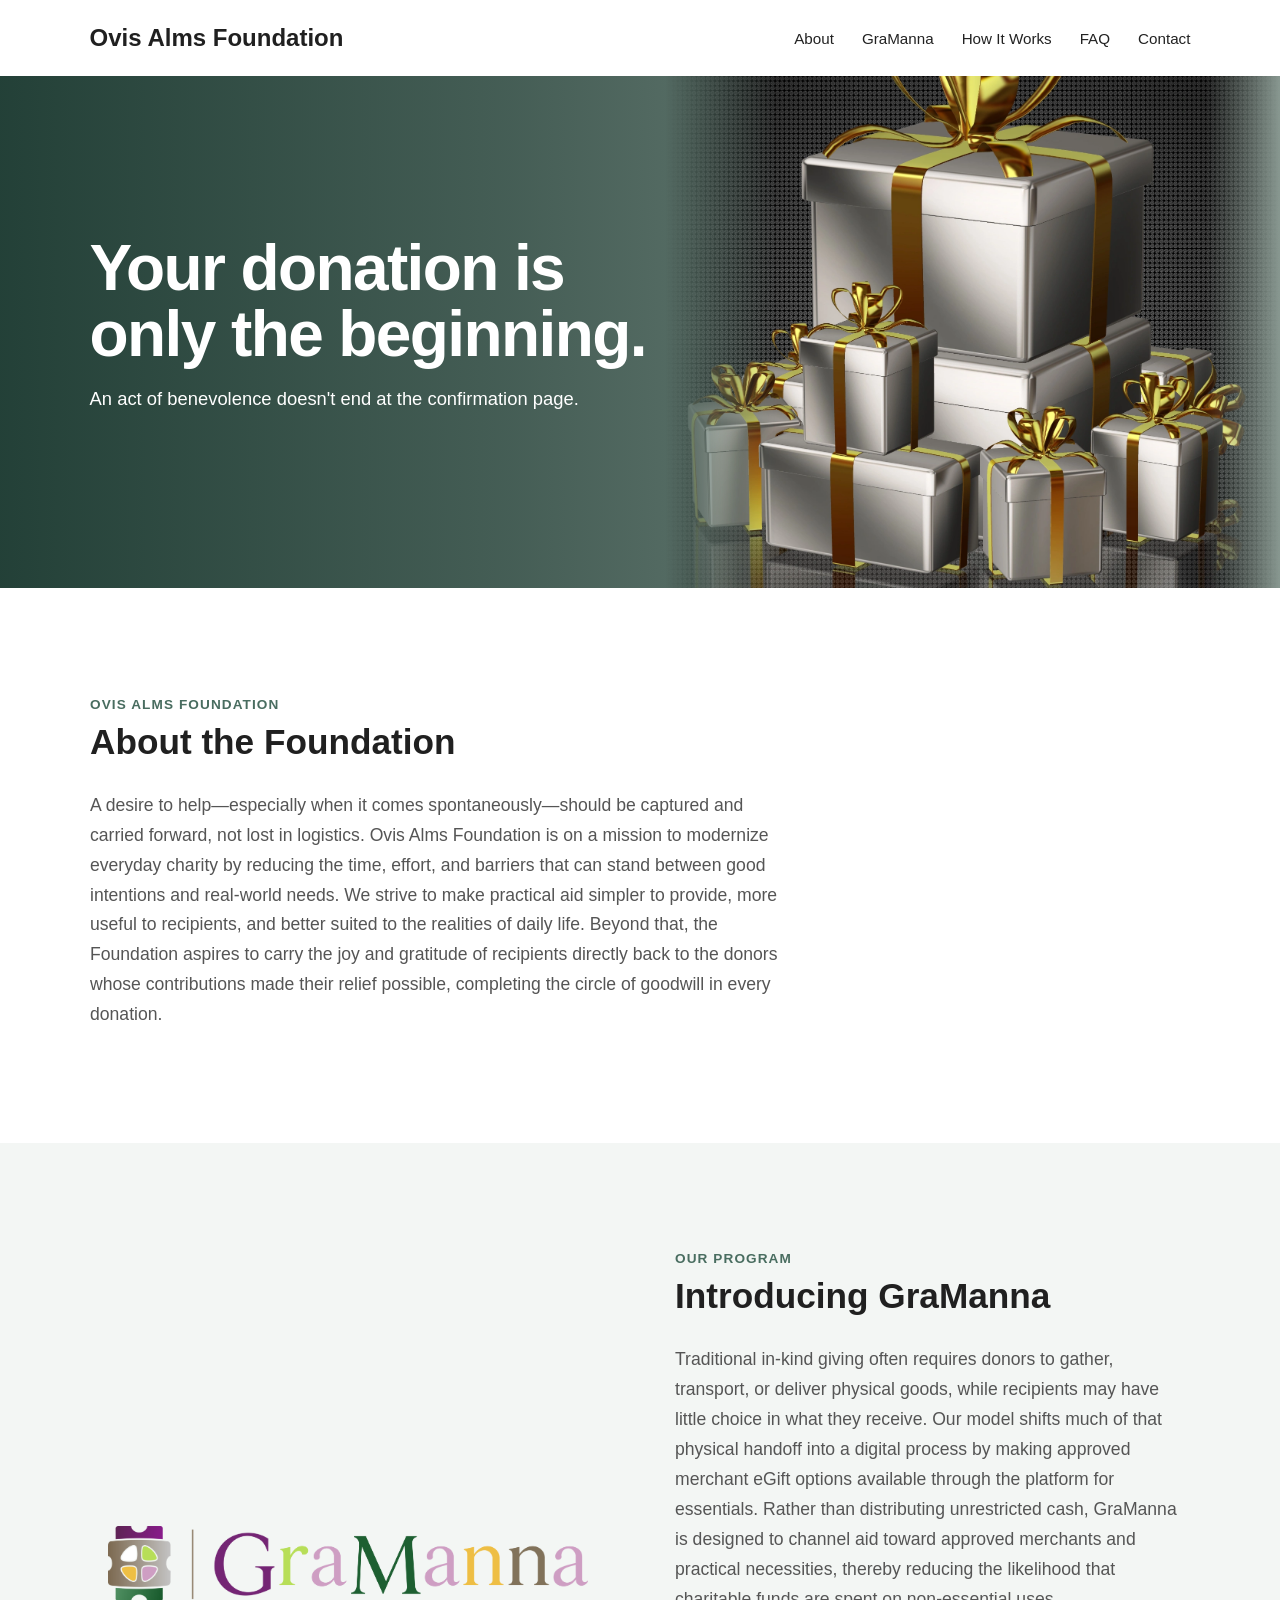
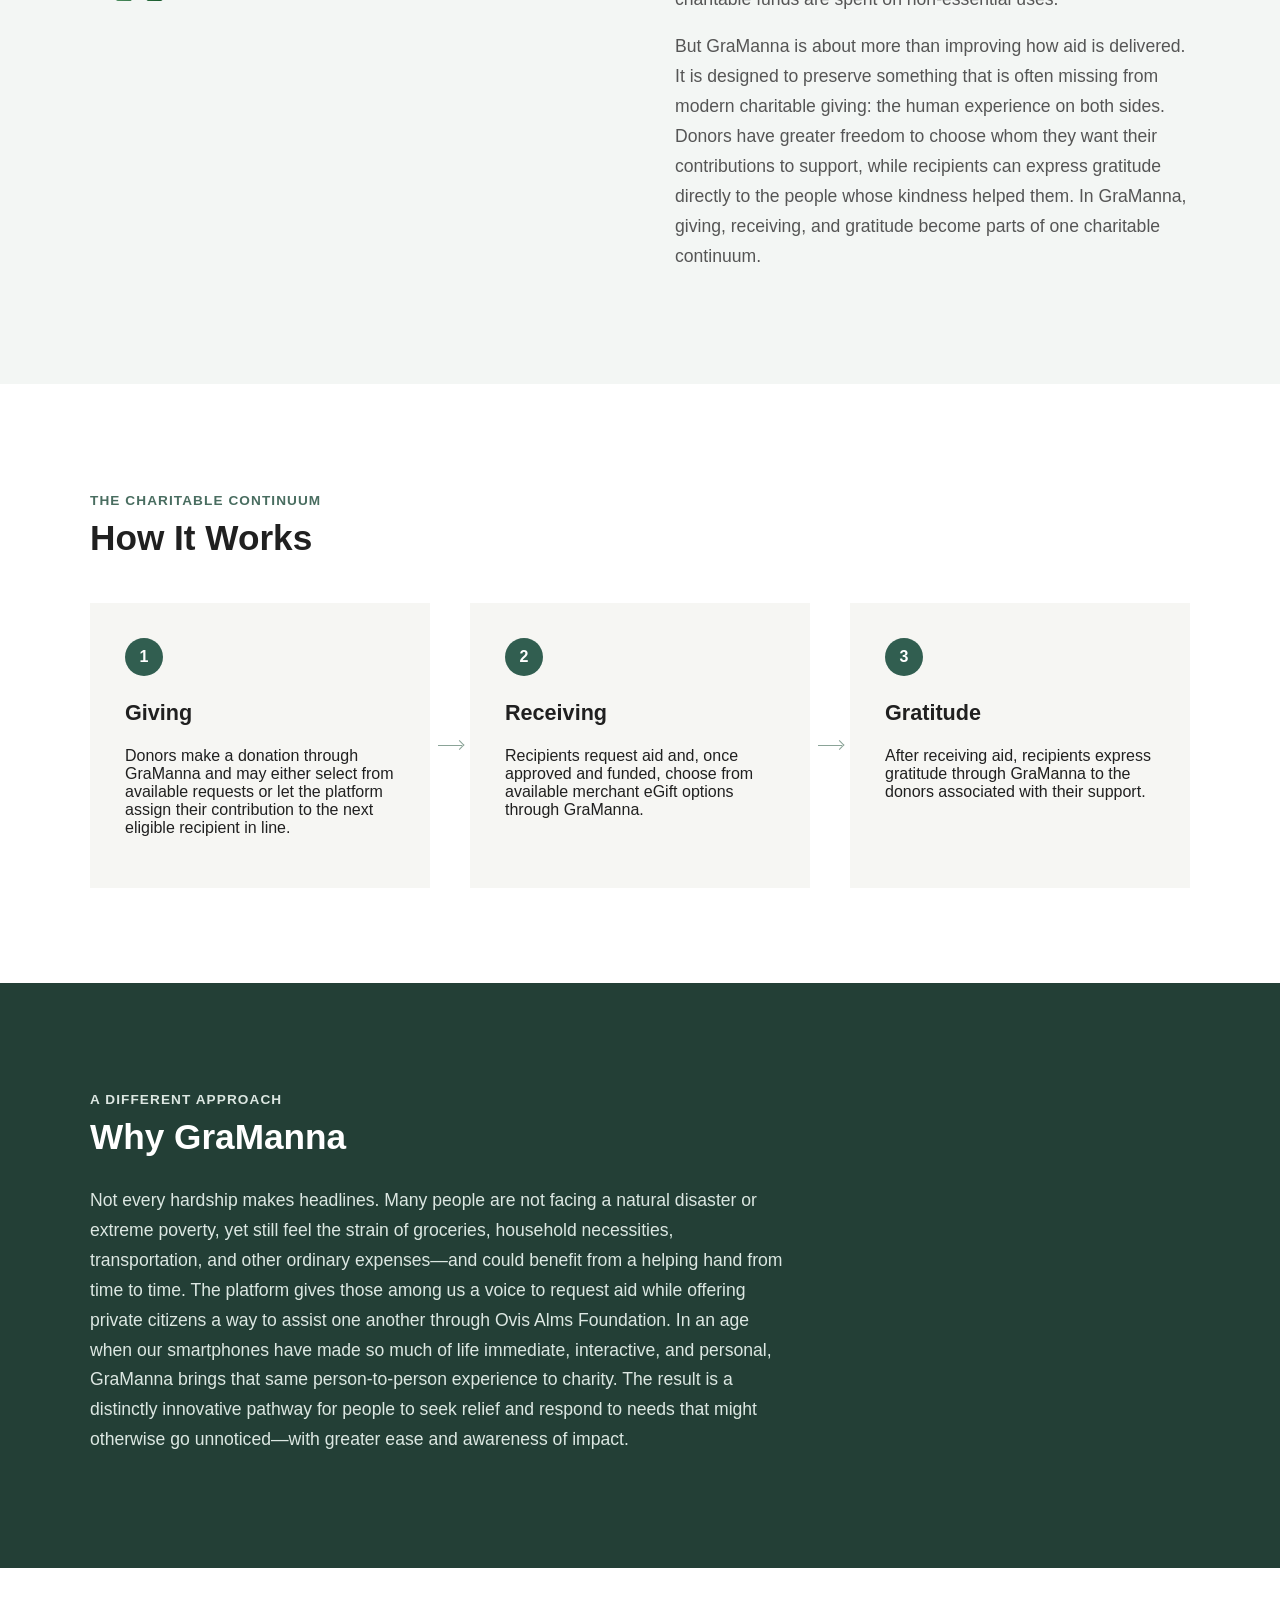
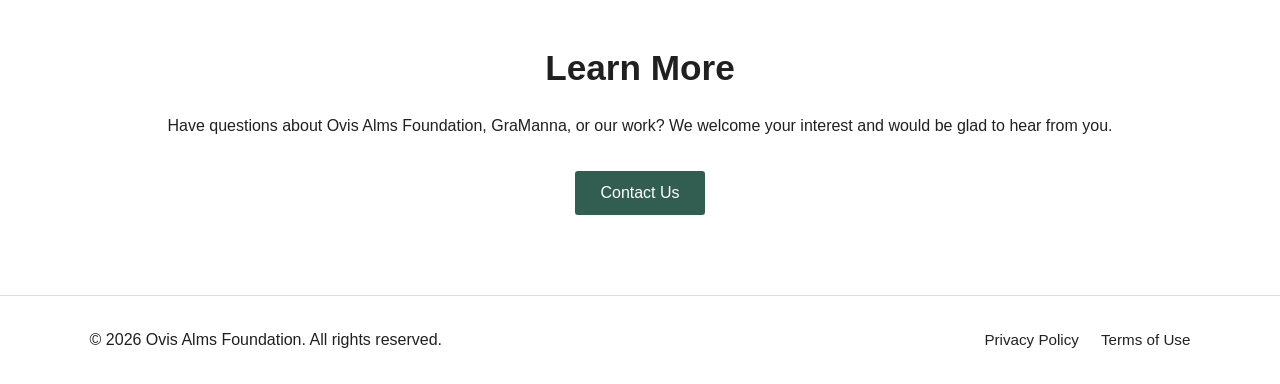
==== index.html @ a0b9e166 "Complete OAF website homepage first version" ====
<!DOCTYPE html>
<html lang="en">
<head>
  <meta charset="UTF-8">
  <meta name="viewport" content="width=device-width, initial-scale=1.0">
  <title>Ovis Alms Foundation</title>
  <link rel="stylesheet" href="styles.css">
</head>
<body>

  <header class="site-header">
    <div class="foundation-name">Ovis Alms Foundation</div>

    <nav>
      <a href="#">About</a>
      <a href="#">GraManna</a>
      <a href="#">How It Works</a>
      <a href="#">FAQ</a>
      <a href="#">Contact</a>
    </nav>
  </header>

  <main>

    <section class="hero">
      <div class="hero-overlay">
        <div class="hero-content">
          <h1>Your donation is <span class="hero-headline-ending">only the beginning.</span></h1>
          <p>An act of benevolence doesn't end at the confirmation page.</p>
        </div>
      </div>
      <div class="hero-image" aria-hidden="true">
        <img src="assets/images/hero-gifts.webp" alt="">
      </div>
    </section>

    <section class="content-section foundation-section">
      <div class="section-inner">
        <p class="eyebrow">Ovis Alms Foundation</p>
        <h2>About the Foundation</h2>
        <p class="placeholder-text">
          A desire to help—especially when it comes spontaneously—should be captured and carried forward, not lost in logistics. Ovis Alms Foundation is on a mission to modernize everyday charity by reducing the time, effort, and barriers that can stand between good intentions and real-world needs. We strive to make practical aid simpler to provide, more useful to recipients, and better suited to the realities of daily life. Beyond that, the Foundation aspires to carry the joy and gratitude of recipients directly back to the donors whose contributions made their relief possible, completing the circle of goodwill in every donation.
        </p>
      </div>
    </section>

    <section class="content-section gramanna-section">
      <div class="section-inner two-column">
        <div class="gramanna-logo">
          <img src="assets/images/gramanna-logo.png" alt="GraManna">
        </div>

        <div>
          <p class="eyebrow">Our Program</p>
          <h2>Introducing GraManna</h2>
          <p class="placeholder-text">
            Traditional in-kind giving often requires donors to gather, transport, or deliver physical goods, while recipients may have little choice in what they receive. Our model shifts much of that physical handoff into a digital process by making approved merchant eGift options available through the platform for essentials. Rather than distributing unrestricted cash, GraManna is designed to channel aid toward approved merchants and practical necessities, thereby reducing the likelihood that charitable funds are spent on non-essential uses.
          </p>
          <p class="placeholder-text">
            But GraManna is about more than improving how aid is delivered. It is designed to preserve something that is often missing from modern charitable giving: the human experience on both sides. Donors have greater freedom to choose whom they want their contributions to support, while recipients can express gratitude directly to the people whose kindness helped them. In GraManna, giving, receiving, and gratitude become parts of one charitable continuum.
          </p>
        </div>
      </div>
    </section>

    <section class="content-section">
      <div class="section-inner">
        <p class="eyebrow">THE CHARITABLE CONTINUUM</p>
        <h2>How It Works</h2>

        <div class="steps">
          <div class="step">
            <span>1</span>
            <h3>Giving</h3>
            <p>Donors make a donation through GraManna and may either select from available requests or let the platform assign their contribution to the next eligible recipient in line.</p>
          </div>

          <div class="step">
            <span>2</span>
            <h3>Receiving</h3>
            <p>Recipients request aid and, once approved and funded, choose from available merchant eGift options through GraManna.</p>
          </div>

          <div class="step">
            <span>3</span>
            <h3>Gratitude</h3>
            <p>After receiving aid, recipients express gratitude through GraManna to the donors associated with their support.</p>
          </div>
        </div>
      </div>
    </section>

    <section class="content-section difference-section">
      <div class="section-inner">
        <p class="eyebrow">A Different Approach</p>
        <h2>Why GraManna</h2>
        <p class="placeholder-text">
          Not every hardship makes headlines. Many people are not facing a natural disaster or extreme poverty, yet still feel the strain of groceries, household necessities, transportation, and other ordinary expenses—and could benefit from a helping hand from time to time.

The platform gives those among us a voice to request aid while offering private citizens a way to assist one another through Ovis Alms Foundation. In an age when our smartphones have made so much of life immediate, interactive, and personal, GraManna brings that same person-to-person experience to charity. The result is a distinctly innovative pathway for people to seek relief and respond to needs that might otherwise go unnoticed—with greater ease and awareness of impact.
        </p>
      </div>
    </section>

    <section class="contact-strip">
      <h2>Learn More</h2>
      <p>Have questions about Ovis Alms Foundation, GraManna, or our work? We welcome your interest and would be glad to hear from you.</p>
      <a href="#" class="button">Contact Us</a>
    </section>

  </main>

  <footer>
    <div>&copy; 2026 Ovis Alms Foundation. All rights reserved.</div>
    <div class="footer-links">
      <a href="#">Privacy Policy</a>
      <a href="#">Terms of Use</a>
    </div>
  </footer>

</body>
</html>
---- styles.css ----
* {
  box-sizing: border-box;
}

body {
  margin: 0;
  font-family: Arial, Helvetica, sans-serif;
  color: #202020;
  background: #ffffff;
}

.site-header {
  position: sticky;
  top: 0;
  z-index: 100;
  height: 76px;
  padding: 0 7%;
  display: flex;
  align-items: center;
  justify-content: space-between;
  background: white;
}

.foundation-name {
  font-size: 1.5rem;
  font-weight: 700;
}

nav {
  display: flex;
  gap: 28px;
}

nav a,
.footer-links a {
  color: #222;
  text-decoration: none;
  font-size: 0.95rem;
}

.site-header nav a {
  padding: 6px;
  margin: -6px;
  border-radius: 8px;
  transition: background-color 160ms ease;
}

.site-header nav a:hover,
.site-header nav a:focus-visible {
  background-color: #edf1ee;
  text-decoration: none;
}

.site-header nav a:focus-visible {
  outline: 2px solid #496d60;
  outline-offset: 2px;
}

.footer-links a:hover {
  text-decoration: underline;
}

.hero {
  position: relative;
  min-height: clamp(28rem, 40vw, 40rem);
  overflow: hidden;
  background:
    linear-gradient(
      90deg,
      rgba(22, 53, 44, 0.9) 0%,
      rgba(22, 53, 44, 0.65) 40%,
      rgba(22, 53, 44, 0.15) 100%
    ),
    #9daaa3;
  display: flex;
  align-items: center;
}

.hero-overlay {
  width: 58%;
  padding: clamp(3rem, 6vw, 5rem) 7%;
  position: relative;
  z-index: 2;
}

.hero-image {
  position: absolute;
  inset: 0 0 0 auto;
  width: 48%;
  /* Reveal the existing hero background at both side edges. */
  -webkit-mask-image: linear-gradient(to right, transparent, black 18%, black 88%, transparent);
  mask-image: linear-gradient(to right, transparent, black 18%, black 88%, transparent);
}

.hero-image img {
  position: absolute;
  inset: 0;
  display: block;
  width: 100%;
  height: 100%;
  object-fit: cover;
  object-position: center;
}

.hero-content {
  max-width: 650px;
  color: white;
}

.hero h1 {
  margin: 0 0 20px;
  font-size: clamp(2.3rem, 5vw, 4.5rem);
  letter-spacing: -0.025em;
  line-height: 1.03;
}

@media (min-width: 601px) {
  .hero-headline-ending {
    white-space: nowrap;
  }
}

.hero p {
  font-size: 1.15rem;
}

.image-label {
  position: absolute;
  right: 7%;
  bottom: 25px;
  color: rgba(255, 255, 255, 0.8);
  font-size: 0.8rem;
  letter-spacing: 0.12em;
}

.content-section {
  padding: 95px 7%;
}

.section-inner {
  max-width: 1100px;
  margin: 0 auto;
}

.eyebrow {
  margin-bottom: 10px;
  color: #496d60;
  font-size: 0.85rem;
  font-weight: 700;
  text-transform: uppercase;
  letter-spacing: 0.08em;
}

h2 {
  margin-top: 0;
  font-size: 2.2rem;
}

.placeholder-text {
  max-width: 700px;
  font-size: 1.1rem;
  line-height: 1.7;
  color: #555;
}

.gramanna-section {
  background: #f3f6f4;
}

.two-column {
  display: grid;
  grid-template-columns: 1fr 1fr;
  gap: 70px;
  align-items: center;
}

.gramanna-logo {
  min-height: 300px;
  display: flex;
  align-items: center;
  justify-content: center;
}

.gramanna-logo img {
  display: block;
  width: 100%;
  max-width: 480px;
  height: auto;
}

.steps {
  display: grid;
  grid-template-columns: repeat(3, minmax(0, 1fr));
  gap: 40px;
  margin-top: 45px;
}

.step {
  position: relative;
  padding: 35px;
  background: #f6f6f3;
  min-height: 210px;
}

/* Draw a quiet arrow in the gap after each of the first two cards. */
.step:not(:last-child)::before,
.step:not(:last-child)::after {
  content: "";
  position: absolute;
  top: 50%;
  color: #8aa397;
  pointer-events: none;
}

.step:not(:last-child)::before {
  left: calc(100% + 8px);
  width: 24px;
  border-top: 1px solid currentColor;
}

.step:not(:last-child)::after {
  left: calc(100% + 26px);
  width: 6px;
  height: 6px;
  border-top: 1px solid currentColor;
  border-right: 1px solid currentColor;
  transform: translateY(-50%) rotate(45deg);
}

.step span {
  display: inline-flex;
  width: 38px;
  height: 38px;
  align-items: center;
  justify-content: center;
  border-radius: 50%;
  background: #315e50;
  color: white;
  font-weight: bold;
}

.step h3 {
  font-size: 1.35rem;
  margin-top: 24px;
}

.difference-section {
  background: #233f36;
  color: white;
}

.difference-section .eyebrow,
.difference-section .placeholder-text {
  color: #dce7e2;
}

.contact-strip {
  padding: 80px 7%;
  text-align: center;
}

.button {
  display: inline-block;
  margin-top: 20px;
  padding: 13px 25px;
  background: #315e50;
  color: white;
  text-decoration: none;
  border-radius: 3px;
  transition: background-color 160ms ease, transform 160ms ease, box-shadow 160ms ease;
}

.button:hover {
  background-color: #285244;
  transform: translateY(-2px);
  box-shadow: 0 4px 10px rgba(35, 63, 54, 0.18);
}

.button:active {
  background-color: #244b3e;
  transform: translateY(0);
  box-shadow: 0 1px 3px rgba(35, 63, 54, 0.14);
}

.button:focus-visible {
  outline: 2px solid #496d60;
  outline-offset: 3px;
}

@media (prefers-reduced-motion: reduce) {
  .button {
    transition: none;
  }
}

footer {
  padding: 35px 7%;
  border-top: 1px solid #ddd;
  display: flex;
  justify-content: space-between;
  gap: 25px;
}

.footer-links {
  display: flex;
  gap: 22px;
}

@media (max-width: 900px) {
  .site-header {
    height: auto;
    padding-top: 20px;
    padding-bottom: 20px;
    flex-direction: column;
    align-items: flex-start;
    gap: 18px;
  }

  nav {
    gap: 14px;
    flex-wrap: wrap;
  }

  .hero {
    min-height: 0;
    flex-direction: column;
  }

  .hero-overlay {
    width: 100%;
    padding: clamp(2.5rem, 7vw, 4rem) 7% 2rem;
  }

  .hero-image {
    position: relative;
    inset: auto;
    width: 100%;
    aspect-ratio: 1 / 1;
    -webkit-mask-image: linear-gradient(to bottom, transparent, black 18%, black 88%, transparent);
    mask-image: linear-gradient(to bottom, transparent, black 18%, black 88%, transparent);
  }
}

@media (max-width: 750px) {
  .two-column,
  .steps {
    grid-template-columns: 1fr;
  }

  .step:not(:last-child)::before {
    top: calc(100% + 8px);
    left: 50%;
    width: 0;
    height: 24px;
    border-top: 0;
    border-left: 1px solid currentColor;
  }

  .step:not(:last-child)::after {
    top: calc(100% + 26px);
    left: 50%;
    transform: translateX(-50%) rotate(135deg);
  }

  footer {
    flex-direction: column;
  }

  .footer-links {
    flex-wrap: wrap;
  }
}
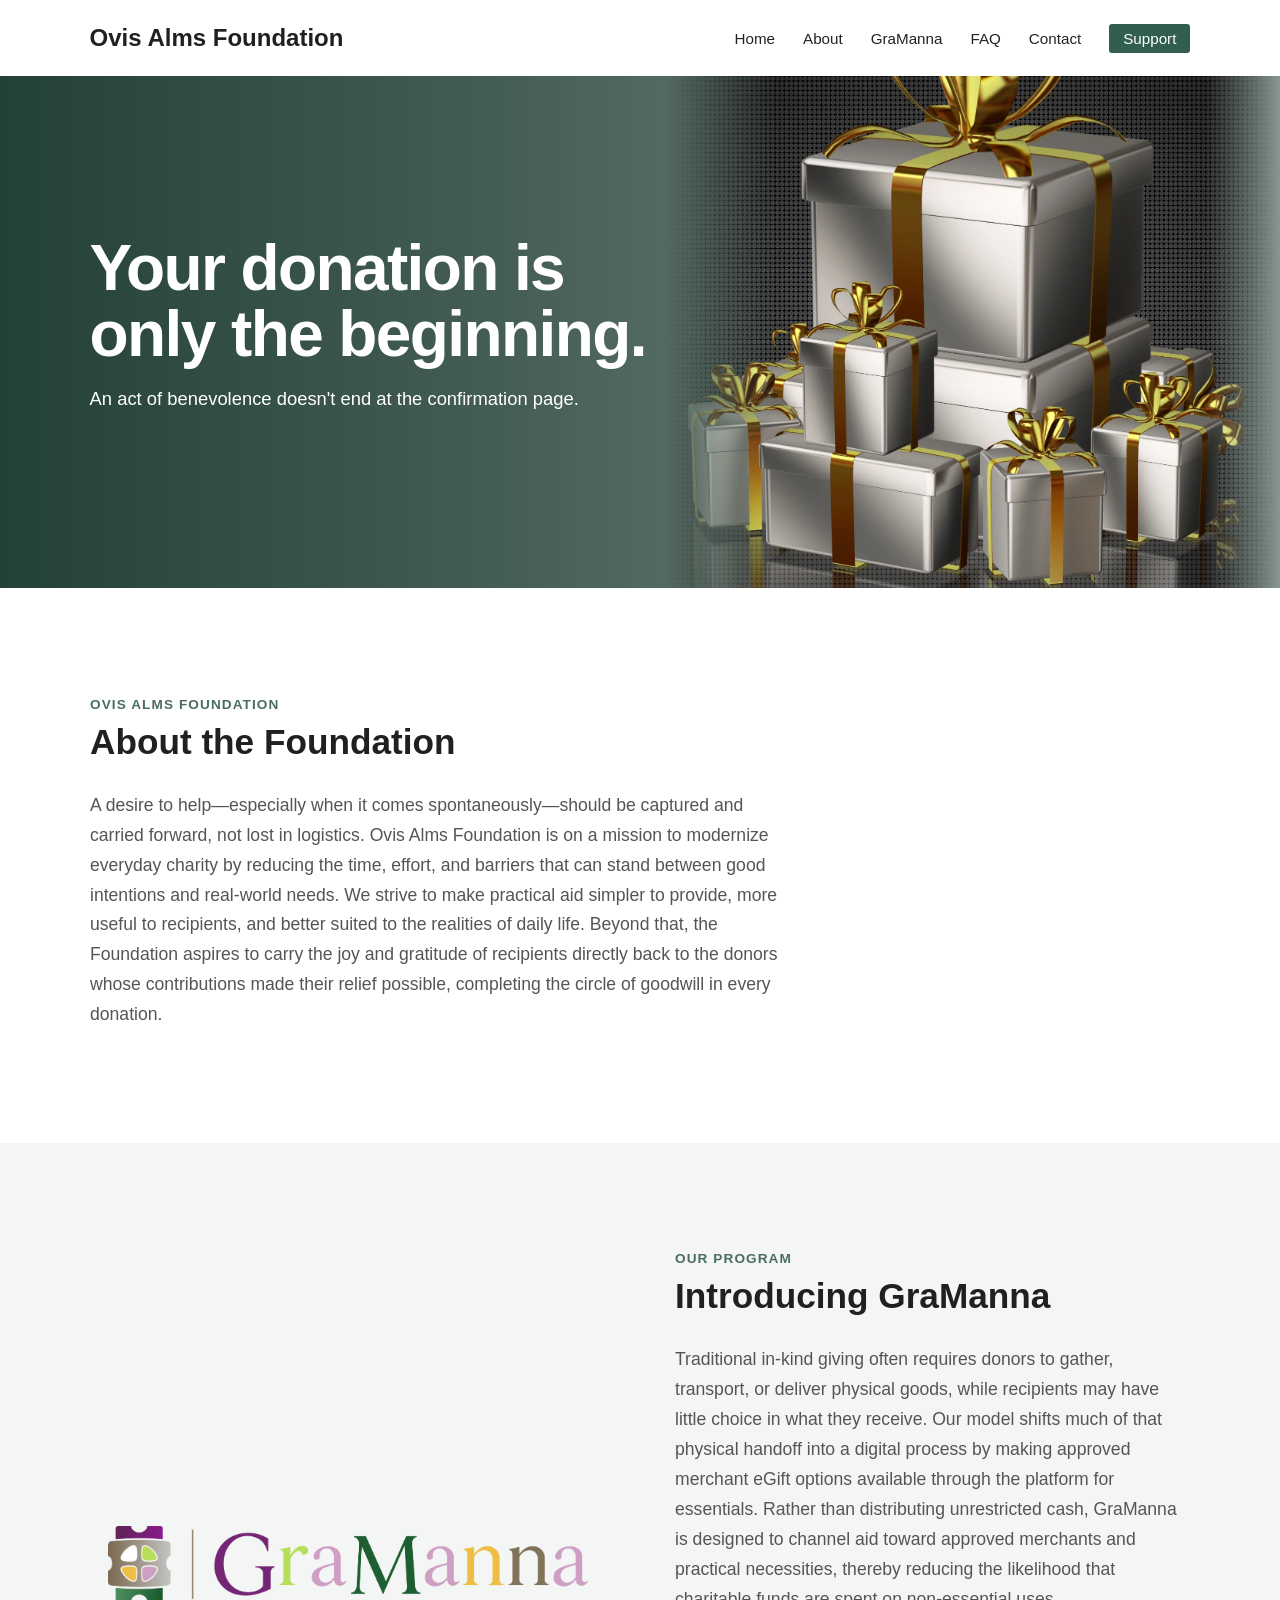
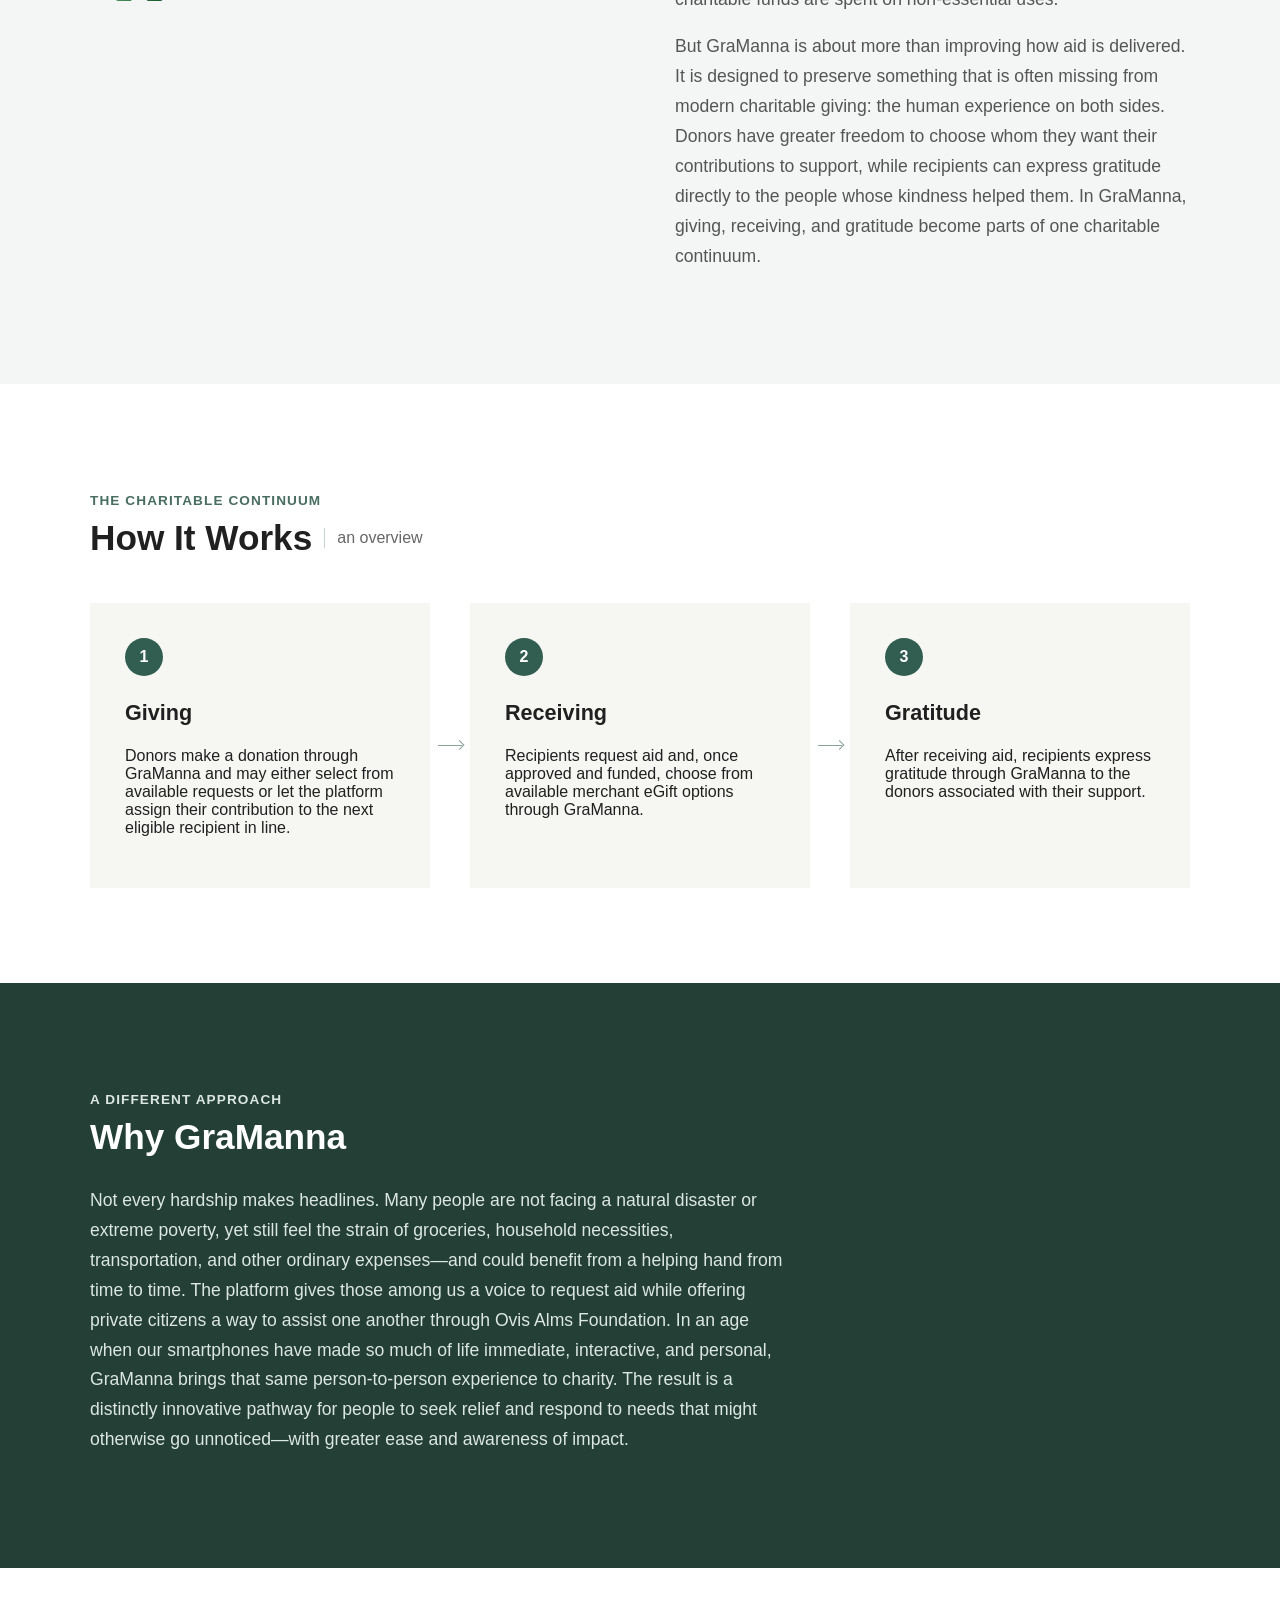
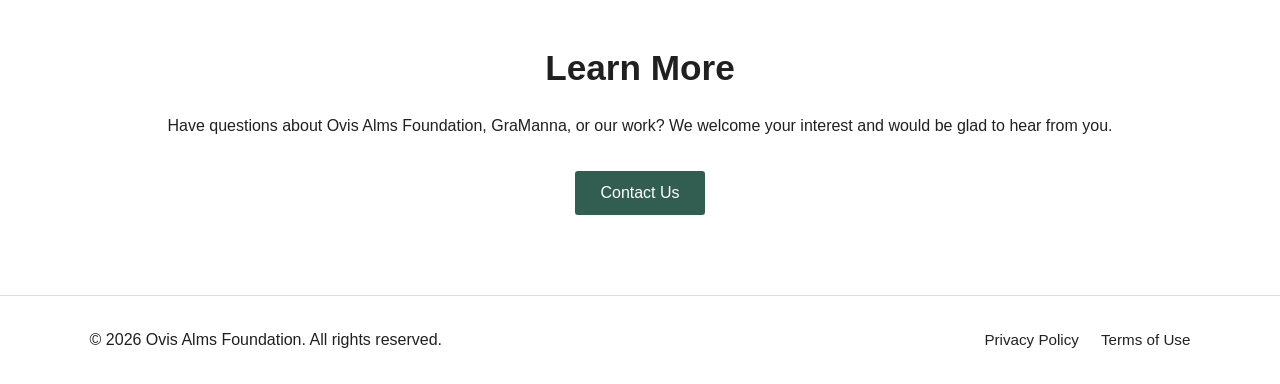
==== commit b2f0069b: "OAF Website: integrate notifications, contact, migration foundations and shared services" ====
--- a/index.html
+++ b/index.html
@@ -12,11 +12,12 @@
     <div class="foundation-name">Ovis Alms Foundation</div>
 
     <nav>
-      <a href="#">About</a>
-      <a href="#">GraManna</a>
-      <a href="#">How It Works</a>
-      <a href="#">FAQ</a>
-      <a href="#">Contact</a>
+      <a href="index.html" aria-current="page">Home</a>
+      <a href="about.html">About</a>
+      <a href="gramanna.html">GraManna</a>
+      <a href="faq.html">FAQ</a>
+      <a href="contact.html">Contact</a>
+      <a class="nav-support" href="support.html">Support</a>
     </nav>
   </header>
 
@@ -66,7 +67,13 @@
     <section class="content-section">
       <div class="section-inner">
         <p class="eyebrow">THE CHARITABLE CONTINUUM</p>
-        <h2>How It Works</h2>
+        <h2 class="how-it-works-heading">
+          <span>How It Works</span>
+          <span class="how-it-works-overview">
+            <span class="how-it-works-divider" aria-hidden="true"></span>
+            an overview
+          </span>
+        </h2>
 
         <div class="steps">
           <div class="step">
@@ -105,7 +112,7 @@
     <section class="contact-strip">
       <h2>Learn More</h2>
       <p>Have questions about Ovis Alms Foundation, GraManna, or our work? We welcome your interest and would be glad to hear from you.</p>
-      <a href="#" class="button">Contact Us</a>
+      <a href="contact.html" class="button">Contact Us</a>
     </section>
 
   </main>
--- a/styles.css
+++ b/styles.css
@@ -28,6 +28,7 @@
 
 nav {
   display: flex;
+  align-items: center;
   gap: 28px;
 }
 
@@ -54,6 +55,19 @@
 .site-header nav a:focus-visible {
   outline: 2px solid #496d60;
   outline-offset: 2px;
+}
+
+.site-header nav .nav-support {
+  padding: 6px 14px;
+  margin: -6px 0;
+  background: #315e50;
+  color: #fff;
+  border-radius: 3px;
+}
+
+.site-header nav .nav-support:hover,
+.site-header nav .nav-support:focus-visible {
+  background-color: #285244;
 }
 
 .footer-links a:hover {
@@ -188,6 +202,27 @@
   height: auto;
 }
 
+.how-it-works-heading {
+  display: flex;
+  flex-wrap: wrap;
+  align-items: center;
+  gap: 0.5rem 0.75rem;
+}
+
+.how-it-works-overview {
+  display: inline-flex;
+  align-items: center;
+  gap: 0.75rem;
+  color: #666;
+  font-size: 1rem;
+  font-weight: 400;
+}
+
+.how-it-works-divider {
+  height: 1.25em;
+  border-left: 1px solid #c4d2c9;
+}
+
 .steps {
   display: grid;
   grid-template-columns: repeat(3, minmax(0, 1fr));
@@ -306,6 +341,522 @@
   gap: 22px;
 }
 
+/* Informational pages: readable columns using the shared layout and palette. */
+.faq-page,
+.support-page,
+.contact-page {
+  min-height: 100vh;
+  min-height: 100dvh;
+  display: flex;
+  flex-direction: column;
+}
+
+.faq-page footer,
+.support-page footer,
+.contact-page footer {
+  margin-top: auto;
+}
+
+.faq-page .section-inner,
+.support-page .section-inner,
+.contact-page .section-inner {
+  max-width: 800px;
+}
+
+.faq-intro,
+.support-intro,
+.contact-intro {
+  background: #edf1ee;
+}
+
+.faq-intro h1,
+.support-intro h1,
+.contact-intro h1 {
+  margin: 0;
+  color: #233f36;
+  font-size: clamp(2.3rem, 5vw, 4.5rem);
+  letter-spacing: -0.025em;
+  line-height: 1.08;
+}
+
+.faq-item + .faq-item {
+  margin-top: 40px;
+  padding-top: 40px;
+  border-top: 1px solid #dce5df;
+}
+
+.faq-item h2 {
+  margin: 0 0 20px;
+  color: #233f36;
+  font-size: clamp(1.35rem, 2.4vw, 1.65rem);
+  line-height: 1.4;
+}
+
+.faq-item p,
+.support-content p {
+  margin: 0 0 16px;
+  color: #555;
+  font-size: 1.1rem;
+  line-height: 1.7;
+}
+
+.faq-item > p:last-child,
+.support-content > p:last-child {
+  margin-bottom: 0;
+}
+
+.support-donation .button {
+  margin-top: 0;
+}
+
+.faq-item a:not(.button) {
+  color: #315e50;
+  text-underline-offset: 3px;
+}
+
+.faq-page a:focus-visible,
+.support-page a:focus-visible {
+  outline: 2px solid #496d60;
+  outline-offset: 3px;
+}
+
+#notification-form {
+  scroll-margin-top: 150px;
+}
+
+@media (max-width: 750px) {
+  .faq-page .content-section,
+  .support-page .content-section,
+  .contact-page .content-section {
+    padding-top: 60px;
+    padding-bottom: 60px;
+  }
+}
+
+/* About page: build on the shared sections, typography, and components. */
+.foundation-home {
+  color: inherit;
+  text-decoration: none;
+}
+
+.foundation-home:focus-visible {
+  outline: 2px solid #496d60;
+  outline-offset: 4px;
+  border-radius: 3px;
+}
+
+.about-intro {
+  background: #edf1ee;
+}
+
+.about-intro h1 {
+  max-width: 800px;
+  margin: 0 0 20px;
+  color: #233f36;
+  font-size: clamp(2.3rem, 5vw, 4.5rem);
+  letter-spacing: -0.025em;
+  line-height: 1.08;
+}
+
+.about-section-layout {
+  grid-template-columns: 1fr 1.4fr;
+  align-items: start;
+}
+
+.about-section-layout h2 {
+  margin-bottom: 0;
+}
+
+.about-story {
+  background: #f6f6f3;
+}
+
+/* GraManna: shared section rhythm with access and future availability previews. */
+.gramanna-page {
+  --program-ink: #233f36;
+  --program-muted: #555;
+  --program-surface: #f3f6f4;
+  --program-border: #dce5df;
+}
+
+.gramanna-page h1 {
+  margin: 0 0 16px;
+  color: var(--program-ink);
+  font-size: clamp(3rem, 6vw, 5rem);
+  letter-spacing: -0.025em;
+  line-height: 1.08;
+}
+
+.gramanna-page h2 {
+  line-height: 1.15;
+  text-wrap: balance;
+}
+
+.gramanna-page h3 {
+  margin: 0 0 14px;
+  font-size: 1.35rem;
+  line-height: 1.3;
+}
+
+.gramanna-page .eyebrow {
+  margin-top: 0;
+  line-height: 1.6;
+}
+
+.gramanna-page .placeholder-text {
+  margin-bottom: 0;
+}
+
+.gramanna-intro,
+.gramanna-notifications {
+  background: var(--program-surface);
+}
+
+.gramanna-intro-layout {
+  grid-template-columns: 1.15fr 1fr;
+  gap: 50px;
+}
+
+.gramanna-lead {
+  margin: 0;
+  color: var(--program-ink);
+  font-size: clamp(1.3rem, 2.4vw, 1.65rem);
+  line-height: 1.4;
+}
+
+.gramanna-brand-panel {
+  padding: 45px 30px 30px;
+  border: 1px solid var(--program-border);
+  border-radius: 10px;
+  background: white;
+  text-align: center;
+  box-shadow: 0 18px 40px rgba(35, 63, 54, 0.06);
+}
+
+.gramanna-brand-panel .gramanna-logo {
+  min-height: 110px;
+}
+
+.gramanna-continuum {
+  width: fit-content;
+  min-width: 0;
+  max-width: 100%;
+  margin: 12px auto 0;
+  padding: 6px 16px 10px;
+  border: 1px solid #c4d2c9;
+}
+
+.gramanna-brand-panel .eyebrow {
+  margin: 0 auto;
+  padding: 0 8px;
+  letter-spacing: 0.03em;
+  font-weight: 400;
+}
+
+.gramanna-brand-panel p:not(.eyebrow) {
+  margin: 0;
+  color: #496d60;
+  font-size: 0.9rem;
+  line-height: 1.6;
+}
+
+.gramanna-brand-panel p span {
+  padding: 0 7px;
+}
+
+.gramanna-detail-layout {
+  grid-template-columns: 1fr 1.1fr;
+  align-items: start;
+  gap: 60px;
+}
+
+.interface-card {
+  min-width: 0;
+  padding: 32px;
+  border: 1px solid var(--program-border, #dce5df);
+  border-radius: 8px;
+  background: white;
+}
+
+.interface-card p,
+.pilot-state-card p {
+  color: var(--program-muted, #555);
+  line-height: 1.65;
+}
+
+.interface-card > p:last-child {
+  margin-bottom: 0;
+}
+
+.availability-badge {
+  display: inline-block;
+  padding: 7px 12px;
+  border-radius: 30px;
+  background: #edf1ee;
+  color: #315e50;
+  font-size: 0.8rem;
+  font-weight: 700;
+  line-height: 1.4;
+}
+
+.development-update {
+  border-left: 4px solid #496d60;
+  background: #f6f6f3;
+}
+
+.development-update h3 {
+  margin-top: 22px;
+}
+
+.interface-note,
+.interface-card .interface-note {
+  color: var(--program-muted, #555);
+  font-size: 0.85rem;
+  font-weight: 400;
+  line-height: 1.6;
+}
+
+.gramanna-access {
+  background: #edf1ee;
+  scroll-margin-top: 150px;
+}
+
+.gramanna-access-grid {
+  display: grid;
+  grid-template-columns: 1.25fr 1fr 1fr;
+  gap: 22px;
+  margin-top: 38px;
+}
+
+.gramanna-access-grid .interface-card {
+  display: flex;
+  flex-direction: column;
+  align-items: flex-start;
+}
+
+.access-icon {
+  width: 48px;
+  height: 48px;
+  margin-bottom: 24px;
+  color: #496d60;
+}
+
+.gramanna-access-grid h3 {
+  margin-top: 24px;
+  margin-bottom: 0;
+}
+
+.gramanna-access-grid .button {
+  width: 100%;
+  margin-top: auto;
+}
+
+.gramanna-access-grid .interface-note {
+  margin-top: 16px;
+}
+
+.gramanna-page .web-access-card {
+  border-color: var(--program-ink);
+  background: var(--program-ink);
+  color: white;
+}
+
+.web-access-card .access-icon,
+.web-access-card p,
+.web-access-card .interface-note {
+  color: #dce7e2;
+}
+
+.web-access-card .availability-badge {
+  background: #36564a;
+  color: #e8f0eb;
+}
+
+/* Native disabled buttons keep the same shape without hover or press effects. */
+button.button {
+  border: 0;
+  font: inherit;
+  line-height: 1.4;
+  text-align: center;
+}
+
+.button:disabled {
+  background: #edf1ee;
+  color: #59645e;
+  cursor: not-allowed;
+  transform: none;
+  box-shadow: none;
+}
+
+.web-access-card .button:disabled {
+  background: #dce7e2;
+  color: #233f36;
+}
+
+.pilot-state-list {
+  display: grid;
+  grid-template-columns: repeat(3, minmax(0, 1fr));
+  gap: 8px;
+  margin: 20px 0 0;
+  padding: 0;
+  list-style: none;
+}
+
+.pilot-state-card {
+  display: flex;
+  align-items: center;
+  justify-content: center;
+  min-width: 0;
+  height: 44px;
+  padding: 2px 6px;
+  border: 1px dashed #8aa397;
+  border-radius: 8px;
+  background: var(--program-surface);
+}
+
+.gramanna-page .pilot-state-card h3 {
+  margin: 0;
+  color: var(--program-ink);
+  font-size: 1rem;
+  line-height: 1.15;
+  text-align: center;
+  overflow-wrap: anywhere;
+}
+
+.pilot-state-card p {
+  margin: 0;
+}
+
+.state-request {
+  background: #f6f6f3;
+}
+
+.field-label {
+  display: block;
+  margin: 22px 0 9px;
+  font-size: 0.95rem;
+  font-weight: 700;
+}
+
+.form-control {
+  display: block;
+  width: 100%;
+  min-width: 0;
+  min-height: 48px;
+  padding: 12px;
+  border: 1px solid #8aa397;
+  border-radius: 4px;
+  background: white;
+  color: #202020;
+  font: inherit;
+}
+
+.form-control:disabled {
+  border-color: #cbd4ce;
+  background: #f3f6f4;
+  color: #59645e;
+  opacity: 1;
+  cursor: not-allowed;
+}
+
+.form-control::placeholder {
+  color: #666;
+  opacity: 1;
+}
+
+.form-control:focus-visible,
+.preference-option input:focus-visible {
+  outline: 2px solid #496d60;
+  outline-offset: 3px;
+}
+
+.notification-preferences {
+  min-width: 0;
+  margin: 26px 0 0;
+  padding: 0;
+  border: 0;
+}
+
+.notification-preferences legend {
+  margin-bottom: 12px;
+  padding: 0;
+  font-size: 0.95rem;
+  font-weight: 700;
+  line-height: 1.6;
+}
+
+.preference-option {
+  display: flex;
+  align-items: flex-start;
+  gap: 12px;
+  min-height: 44px;
+  padding: 10px 0;
+  font-size: 0.95rem;
+  line-height: 1.5;
+  cursor: pointer;
+}
+
+.preference-option input {
+  flex: 0 0 auto;
+  width: 18px;
+  height: 18px;
+  margin: 2px 0 0;
+  accent-color: #315e50;
+}
+
+.gramanna-expansion .section-inner {
+  max-width: 800px;
+}
+
+@media (max-width: 1000px) {
+  .gramanna-access-grid {
+    grid-template-columns: repeat(2, minmax(0, 1fr));
+  }
+
+  .web-access-card {
+    grid-column: 1 / -1;
+  }
+
+  .gramanna-intro-layout,
+  .gramanna-detail-layout {
+    gap: 32px;
+  }
+}
+
+@media (max-width: 750px) {
+  .gramanna-page .content-section {
+    padding-top: 60px;
+    padding-bottom: 60px;
+  }
+
+  .gramanna-page h2 {
+    font-size: clamp(1.8rem, 5vw, 2.2rem);
+  }
+
+  .gramanna-intro-layout,
+  .gramanna-detail-layout {
+    grid-template-columns: minmax(0, 1fr);
+  }
+
+  .gramanna-brand-panel {
+    padding: 32px 24px;
+  }
+
+  .interface-card {
+    padding: 26px;
+  }
+}
+
+@media (max-width: 550px) {
+  .pilot-state-list {
+    grid-template-columns: repeat(2, minmax(0, 1fr));
+  }
+
+  .gramanna-access-grid {
+    grid-template-columns: minmax(0, 1fr);
+  }
+}
+
 @media (max-width: 900px) {
   .site-header {
     height: auto;
@@ -342,6 +893,19 @@
 }
 
 @media (max-width: 750px) {
+  .about-page .content-section {
+    padding-top: 60px;
+    padding-bottom: 60px;
+  }
+
+  .about-page .two-column {
+    gap: 24px;
+  }
+
+  .about-page h2 {
+    font-size: clamp(1.8rem, 5vw, 2.2rem);
+  }
+
   .two-column,
   .steps {
     grid-template-columns: 1fr;
@@ -370,3 +934,22 @@
     flex-wrap: wrap;
   }
 }
+
+/* Contact uses the shared form controls and informational-page layout. */
+.contact-page textarea {
+  resize: vertical;
+}
+
+.contact-feedback {
+  overflow-wrap: anywhere;
+  scroll-margin-top: 180px;
+}
+
+.contact-feedback:focus-visible {
+  outline: 2px solid #496d60;
+  outline-offset: 3px;
+}
+
+.contact-feedback[role="alert"] {
+  color: #873d32;
+}
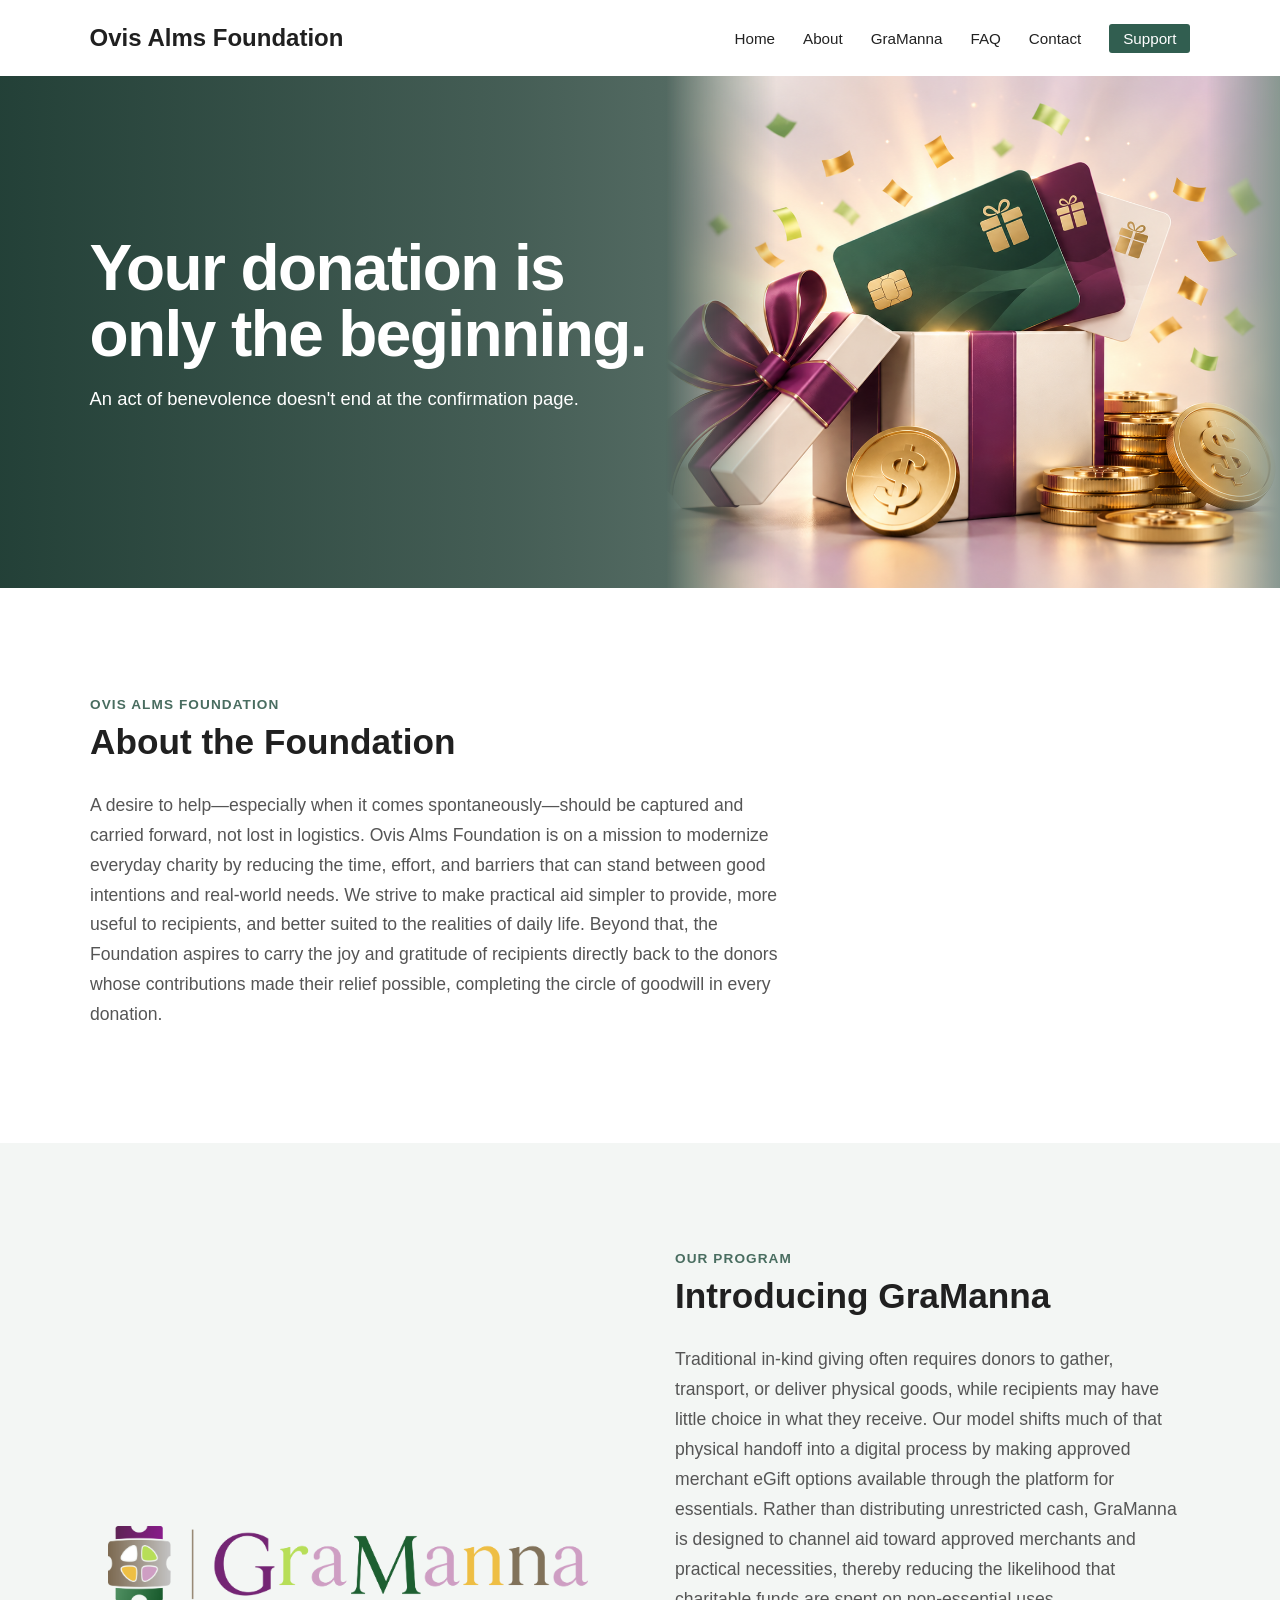
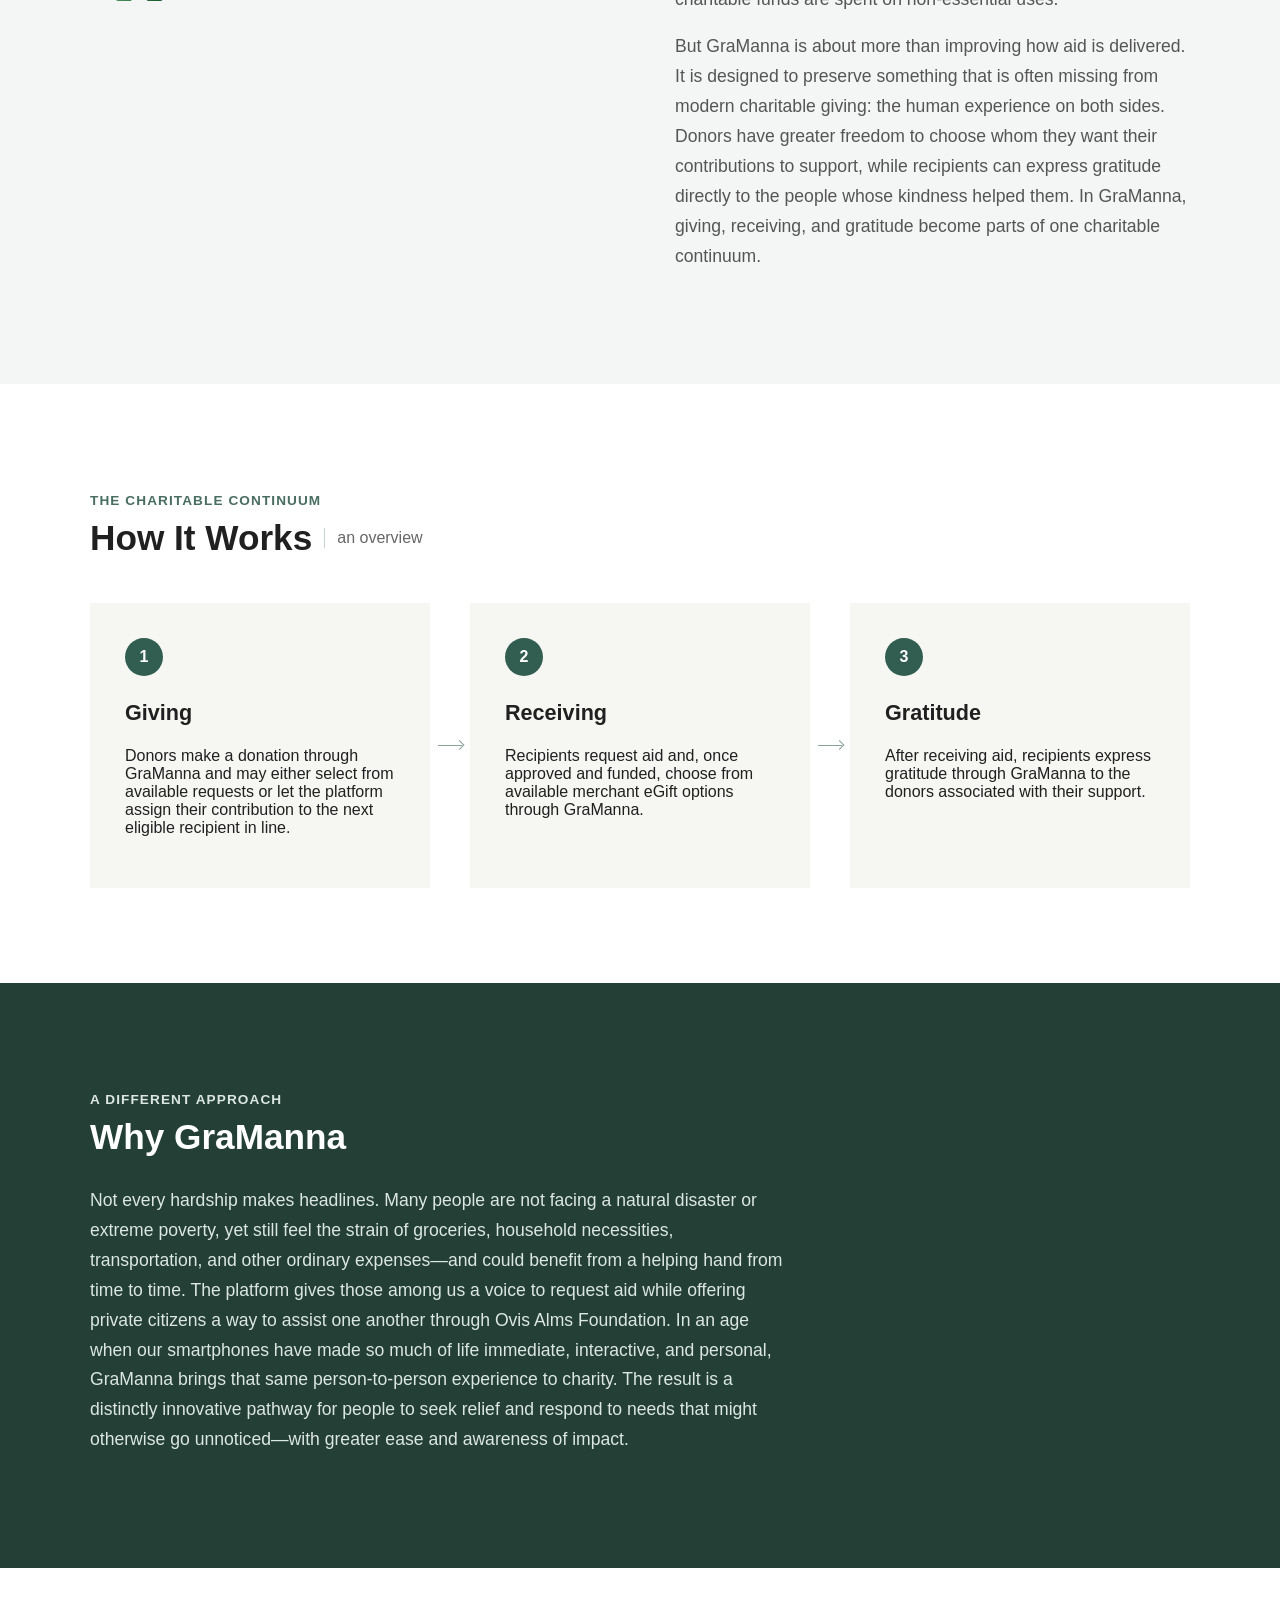
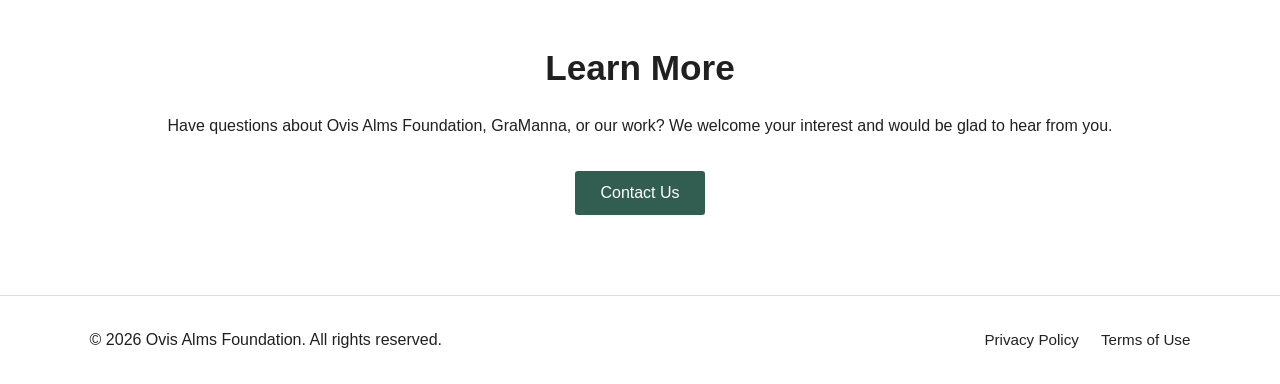
==== commit 5a8bc425: "Complete OAF Website legal pages and homepage banner" ====
--- a/index.html
+++ b/index.html
@@ -31,7 +31,7 @@
         </div>
       </div>
       <div class="hero-image" aria-hidden="true">
-        <img src="assets/images/hero-gifts.webp" alt="">
+        <img src="assets/oaf-homepage-hero-gift-cards.png" alt="">
       </div>
     </section>
 
@@ -120,8 +120,8 @@
   <footer>
     <div>&copy; 2026 Ovis Alms Foundation. All rights reserved.</div>
     <div class="footer-links">
-      <a href="#">Privacy Policy</a>
-      <a href="#">Terms of Use</a>
+      <a href="privacy-policy.html">Privacy Policy</a>
+      <a href="terms-of-use.html">Terms of Use</a>
     </div>
   </footer>
 
--- a/styles.css
+++ b/styles.css
@@ -1,5 +1,67 @@
 * {
   box-sizing: border-box;
+}
+
+/* Dedicated email verification uses the shared card, navigation and buttons. */
+.email-confirmation-page {
+  min-height: 100vh;
+  min-height: 100dvh;
+  display: flex;
+  flex-direction: column;
+  background: #f6f6f3;
+}
+
+.email-confirmation-main {
+  flex: 1;
+  display: grid;
+  place-items: center;
+  padding: clamp(32px, 7vw, 80px) 7%;
+}
+
+.email-confirmation-page .email-confirmation-card {
+  width: 100%;
+  max-width: 560px;
+  padding: clamp(26px, 5vw, 48px);
+  text-align: center;
+}
+
+.email-confirmation-card h1 {
+  margin: 20px 0;
+  font-size: clamp(1.8rem, 4vw, 2.3rem);
+  line-height: 1.2;
+}
+
+.email-confirmation-card .button {
+  min-width: min(100%, 220px);
+  max-width: 100%;
+}
+
+.email-confirmation-card [hidden] {
+  display: none;
+}
+
+.email-confirmation-check {
+  width: 64px;
+  height: 64px;
+  margin-top: 16px;
+  color: #315e50;
+}
+
+.email-confirmation-card a {
+  color: #315e50;
+}
+
+.email-confirmation-card :focus-visible {
+  outline: 2px solid #496d60;
+  outline-offset: 4px;
+}
+
+.email-confirmation-page footer {
+  background: white;
+}
+
+.notification-management-page .email-confirmation-card {
+  text-align: left;
 }
 
 body {
@@ -72,6 +134,11 @@
 
 .footer-links a:hover {
   text-decoration: underline;
+}
+
+.footer-links a:focus-visible {
+  outline: 2px solid #496d60;
+  outline-offset: 3px;
 }
 
 .hero {
@@ -344,7 +411,8 @@
 /* Informational pages: readable columns using the shared layout and palette. */
 .faq-page,
 .support-page,
-.contact-page {
+.contact-page,
+.legal-page {
   min-height: 100vh;
   min-height: 100dvh;
   display: flex;
@@ -353,25 +421,29 @@
 
 .faq-page footer,
 .support-page footer,
-.contact-page footer {
+.contact-page footer,
+.legal-page footer {
   margin-top: auto;
 }
 
 .faq-page .section-inner,
 .support-page .section-inner,
-.contact-page .section-inner {
+.contact-page .section-inner,
+.legal-page .section-inner {
   max-width: 800px;
 }
 
 .faq-intro,
 .support-intro,
-.contact-intro {
+.contact-intro,
+.legal-intro {
   background: #edf1ee;
 }
 
 .faq-intro h1,
 .support-intro h1,
-.contact-intro h1 {
+.contact-intro h1,
+.legal-intro h1 {
   margin: 0;
   color: #233f36;
   font-size: clamp(2.3rem, 5vw, 4.5rem);
@@ -385,7 +457,8 @@
   border-top: 1px solid #dce5df;
 }
 
-.faq-item h2 {
+.faq-item h2,
+.legal-content h2 {
   margin: 0 0 20px;
   color: #233f36;
   font-size: clamp(1.35rem, 2.4vw, 1.65rem);
@@ -393,7 +466,9 @@
 }
 
 .faq-item p,
-.support-content p {
+.support-content p,
+.legal-page article p,
+.legal-content li {
   margin: 0 0 16px;
   color: #555;
   font-size: 1.1rem;
@@ -415,7 +490,8 @@
 }
 
 .faq-page a:focus-visible,
-.support-page a:focus-visible {
+.support-page a:focus-visible,
+.legal-page a:focus-visible {
   outline: 2px solid #496d60;
   outline-offset: 3px;
 }
@@ -427,10 +503,59 @@
 @media (max-width: 750px) {
   .faq-page .content-section,
   .support-page .content-section,
-  .contact-page .content-section {
+  .contact-page .content-section,
+  .legal-page .content-section {
     padding-top: 60px;
     padding-bottom: 60px;
   }
+}
+
+/* Legal documents reuse the informational-page layout and readable type. */
+.legal-intro h1 {
+  margin-bottom: 20px;
+}
+
+.legal-page article {
+  overflow-wrap: anywhere;
+}
+
+.legal-content section + section {
+  margin-top: 40px;
+  padding-top: 40px;
+  border-top: 1px solid #dce5df;
+}
+
+.legal-content h3 {
+  margin: 28px 0 16px;
+  color: #233f36;
+  font-size: 1.2rem;
+  line-height: 1.4;
+}
+
+.legal-content ul {
+  margin: 0 0 16px;
+  padding-left: 1.5rem;
+}
+
+.legal-intro p:last-child,
+.legal-content section > p:last-child {
+  margin-bottom: 0;
+}
+
+.legal-page main {
+  scroll-margin-top: 180px;
+}
+
+.legal-skip-link {
+  position: fixed;
+  top: -100px;
+  left: 7%;
+  z-index: 101;
+  margin: 0;
+}
+
+.legal-skip-link:focus {
+  top: 12px;
 }
 
 /* About page: build on the shared sections, typography, and components. */
@@ -614,6 +739,76 @@
   font-size: 0.85rem;
   font-weight: 400;
   line-height: 1.6;
+}
+
+
+/* Reusable persistent action feedback. data-status selects success, error,
+   information (default), or processing. Icons are decorative background masks;
+   the existing live region announces only the original message text. */
+.action-message:not(:empty) {
+  position: relative;
+  margin: 20px 0;
+  padding: 16px 16px 16px 48px;
+  border: 1px solid #666;
+  border-radius: 8px;
+  background: #f6f6f3;
+  color: #202020;
+  font-size: 1rem;
+  font-weight: 700;
+  line-height: 1.6;
+  text-align: left;
+  overflow-wrap: anywhere;
+}
+
+.action-message:empty {
+  margin: 0;
+  border-width: 0;
+}
+
+.action-message:not(:empty)::before {
+  content: "";
+  position: absolute;
+  top: 18px;
+  left: 16px;
+  width: 20px;
+  height: 20px;
+  background: currentColor;
+  mask: url("data:image/svg+xml,%3Csvg xmlns='http://www.w3.org/2000/svg' viewBox='0 0 24 24'%3E%3Cg fill='none' stroke='black' stroke-width='2' stroke-linecap='round'%3E%3Ccircle cx='12' cy='12' r='10'/%3E%3Cpath d='M12 11v6m0-10v1'/%3E%3C/g%3E%3C/svg%3E") center / contain no-repeat;
+}
+
+.action-message[data-status="success"] {
+  border-color: #496d60;
+  background: #edf1ee;
+  color: #233f36;
+}
+
+.action-message[data-status="success"]::before {
+  mask-image: url("data:image/svg+xml,%3Csvg xmlns='http://www.w3.org/2000/svg' viewBox='0 0 24 24'%3E%3Cg fill='none' stroke='black' stroke-width='2' stroke-linecap='round' stroke-linejoin='round'%3E%3Ccircle cx='12' cy='12' r='10'/%3E%3Cpath d='m7 12 3 3 7-7'/%3E%3C/g%3E%3C/svg%3E");
+}
+
+.action-message[data-status="error"] {
+  border-color: #873d32;
+  background: #fbefed;
+  color: #873d32;
+}
+
+.action-message[data-status="error"]::before {
+  mask-image: url("data:image/svg+xml,%3Csvg xmlns='http://www.w3.org/2000/svg' viewBox='0 0 24 24'%3E%3Cg fill='none' stroke='black' stroke-width='2' stroke-linecap='round' stroke-linejoin='round'%3E%3Cpath d='M12 3 2 21h20L12 3zM12 9v5m0 3v1'/%3E%3C/g%3E%3C/svg%3E");
+}
+
+.action-message[data-status="processing"] {
+  border-style: dashed;
+}
+
+.action-message[data-status="processing"]::before {
+  mask-image: url("data:image/svg+xml,%3Csvg xmlns='http://www.w3.org/2000/svg' viewBox='0 0 24 24'%3E%3Cg fill='none' stroke='black' stroke-width='2' stroke-linecap='round' stroke-linejoin='round'%3E%3Cpath d='M6 2h12M6 22h12M7 2v5l10 10v5M17 2v5L7 17v5'/%3E%3C/g%3E%3C/svg%3E");
+}
+
+@media (forced-colors: active) {
+  .action-message:not(:empty)::before {
+    background: CanvasText;
+    forced-color-adjust: none;
+  }
 }
 
 .gramanna-access {
@@ -785,6 +980,19 @@
   line-height: 1.6;
 }
 
+.notification-consent {
+  margin-top: 24px;
+  padding-top: 20px;
+  border-top: 1px solid var(--program-border, #dce5df);
+}
+
+.notification-consent .notification-consent-title {
+  margin: 0 0 4px;
+  font-size: 0.95rem;
+  font-weight: 700;
+  line-height: 1.6;
+}
+
 .preference-option {
   display: flex;
   align-items: flex-start;
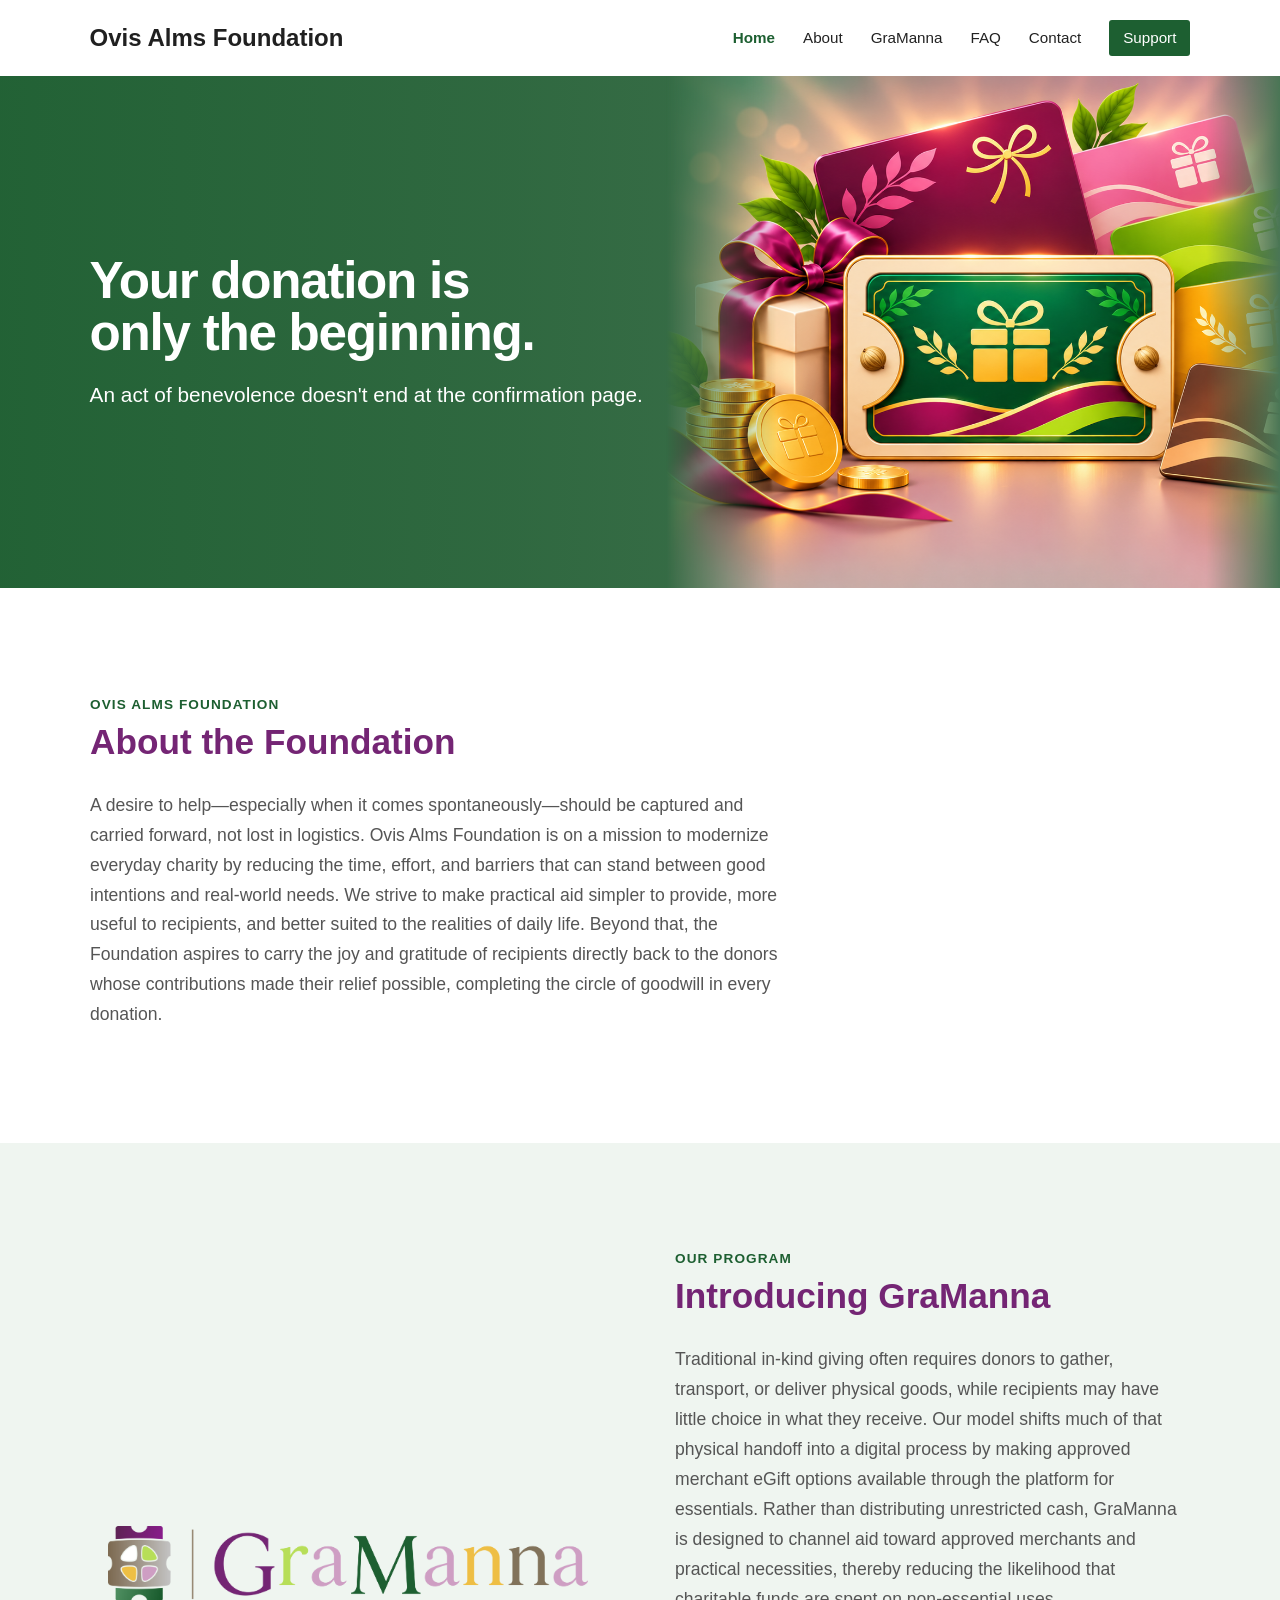
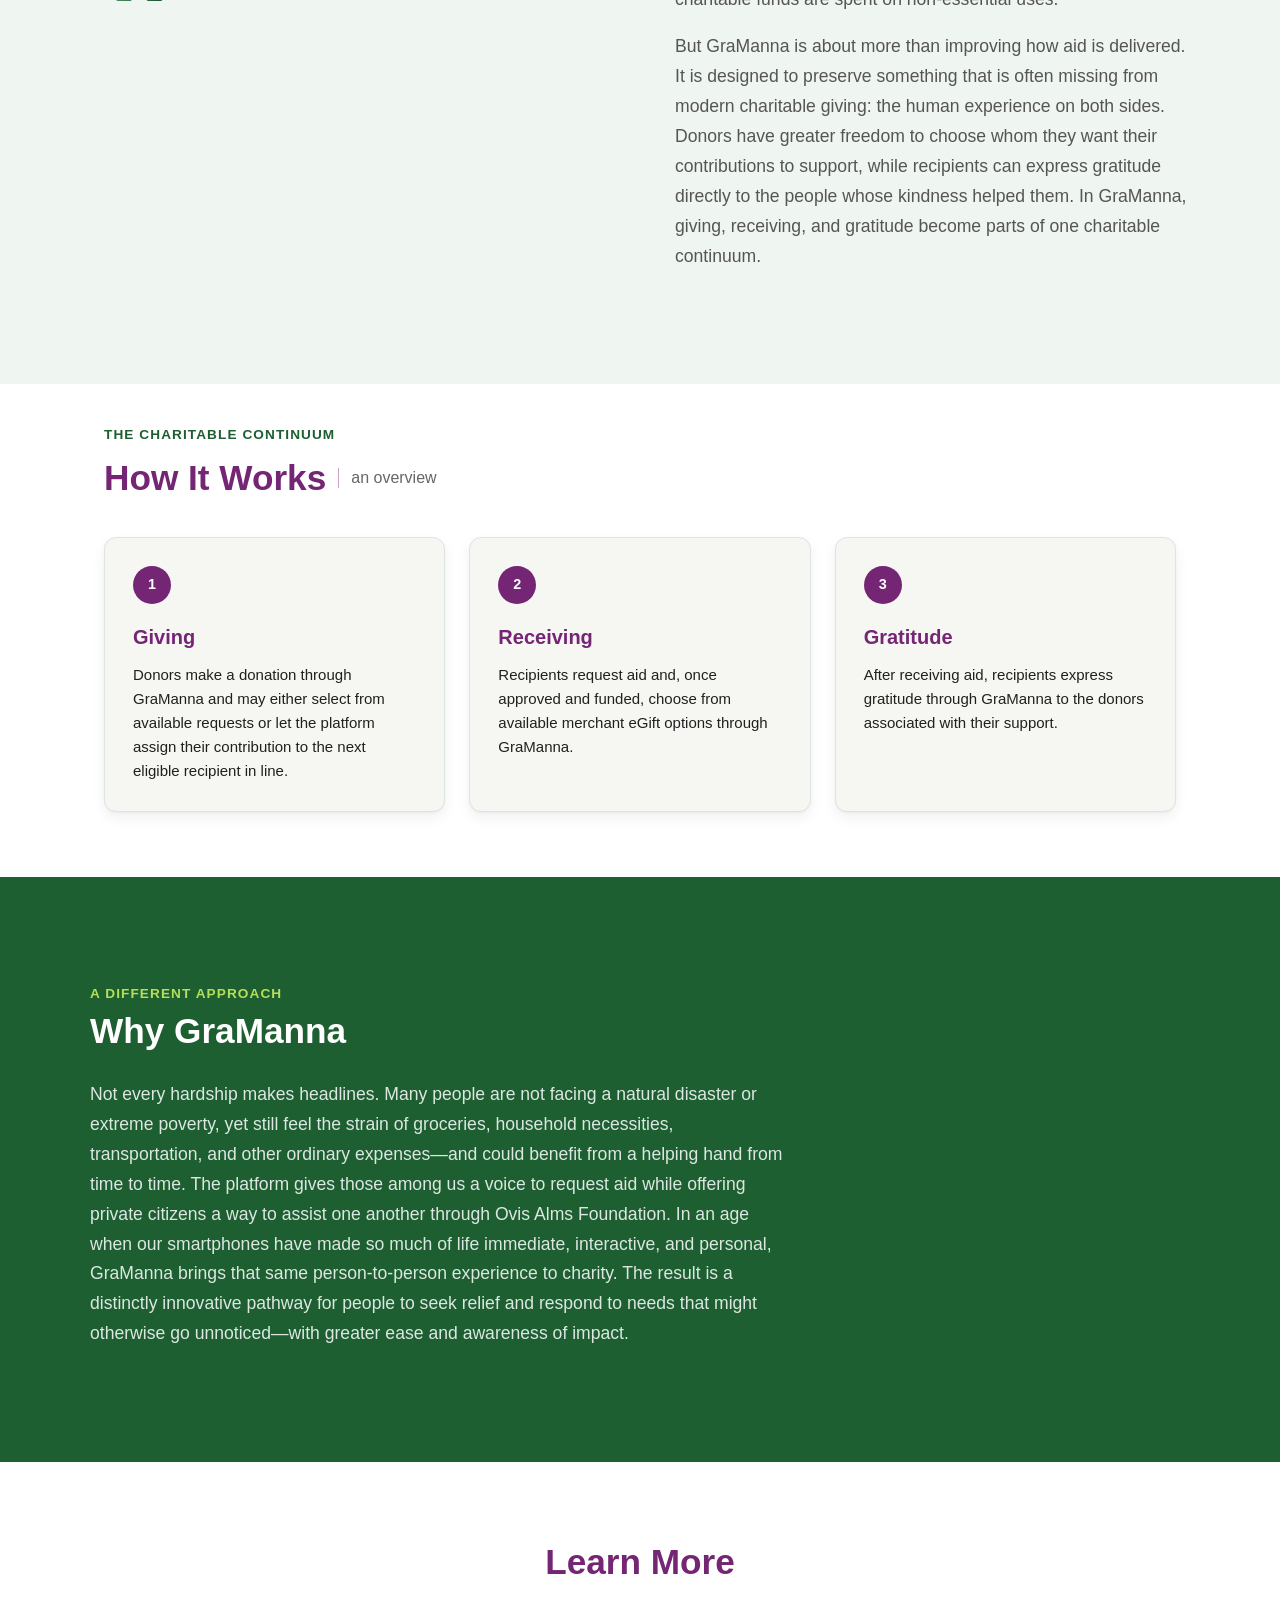
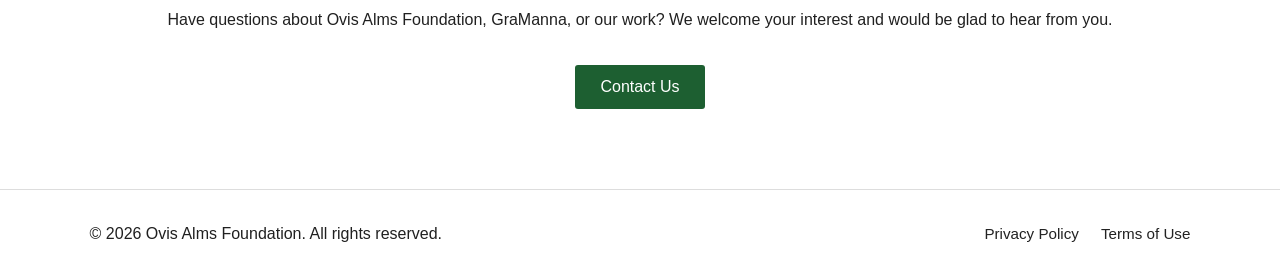
==== commit 81c69287: "Prepare OAF Website for Render deployment" ====
--- a/index.html
+++ b/index.html
@@ -31,7 +31,7 @@
         </div>
       </div>
       <div class="hero-image" aria-hidden="true">
-        <img src="assets/oaf-homepage-hero-gift-cards.png" alt="">
+        <img src="assets/images/oaf-homepage-hero-gift-cards5.png" alt="">
       </div>
     </section>
 
@@ -64,7 +64,7 @@
       </div>
     </section>
 
-    <section class="content-section">
+    <section class="content-section how-it-works-section">
       <div class="section-inner">
         <p class="eyebrow">THE CHARITABLE CONTINUUM</p>
         <h2 class="how-it-works-heading">
--- a/styles.css
+++ b/styles.css
@@ -1,5 +1,14 @@
 * {
   box-sizing: border-box;
+}
+
+:root {
+  --brand-green: #1D5F31;
+  --brand-green-hover: #174C27;
+  --brand-green-pressed: #123B1E;
+  --brand-green-soft: #EFF5F0;
+  --brand-green-deep: #153F22;
+  --brand-aubergine: #742574;
 }
 
 /* Dedicated email verification uses the shared card, navigation and buttons. */
@@ -44,15 +53,15 @@
   width: 64px;
   height: 64px;
   margin-top: 16px;
-  color: #315e50;
-}
-
-.email-confirmation-card a {
-  color: #315e50;
+  color: var(--brand-green);
+}
+
+.email-confirmation-card a:not(.button) {
+  color: var(--brand-aubergine);
 }
 
 .email-confirmation-card :focus-visible {
-  outline: 2px solid #496d60;
+  outline: 2px solid var(--brand-green);
   outline-offset: 4px;
 }
 
@@ -69,6 +78,15 @@
   font-family: Arial, Helvetica, sans-serif;
   color: #202020;
   background: #ffffff;
+}
+
+h1 {
+  color: var(--brand-green);
+}
+
+h2,
+h3 {
+  color: var(--brand-aubergine);
 }
 
 .site-header {
@@ -102,34 +120,58 @@
 }
 
 .site-header nav a {
-  padding: 6px;
-  margin: -6px;
-  border-radius: 8px;
+  display: inline-flex;
+  align-items: center;
+  min-height: 36px;
+  padding: 6px 8px;
+  margin: -6px -8px;
+  border-radius: 6px;
+  line-height: 1.5;
   transition: background-color 160ms ease;
+}
+
+@media (pointer: coarse) {
+  .site-header nav a {
+    min-height: 44px;
+  }
 }
 
 .site-header nav a:hover,
 .site-header nav a:focus-visible {
-  background-color: #edf1ee;
+  background-color: var(--brand-green-soft);
   text-decoration: none;
 }
 
 .site-header nav a:focus-visible {
-  outline: 2px solid #496d60;
+  outline: 2px solid var(--brand-green);
   outline-offset: 2px;
 }
 
 .site-header nav .nav-support {
   padding: 6px 14px;
   margin: -6px 0;
-  background: #315e50;
+  background: var(--brand-green);
   color: #fff;
   border-radius: 3px;
 }
 
 .site-header nav .nav-support:hover,
 .site-header nav .nav-support:focus-visible {
-  background-color: #285244;
+  background-color: var(--brand-aubergine);
+}
+
+.site-header nav .nav-support:active {
+  background-color: var(--brand-green-pressed);
+}
+
+/* Current-page links stay text-only while retaining keyboard focus outlines. */
+.site-header nav a[aria-current="page"],
+.site-header nav a[aria-current="page"]:is(:hover, :focus-visible, :active) {
+  color: var(--brand-green);
+  font-weight: 700;
+  background: transparent;
+  transition: none;
+  cursor: default;
 }
 
 .footer-links a:hover {
@@ -137,7 +179,7 @@
 }
 
 .footer-links a:focus-visible {
-  outline: 2px solid #496d60;
+  outline: 2px solid var(--brand-green);
   outline-offset: 3px;
 }
 
@@ -148,11 +190,11 @@
   background:
     linear-gradient(
       90deg,
-      rgba(22, 53, 44, 0.9) 0%,
-      rgba(22, 53, 44, 0.65) 40%,
-      rgba(22, 53, 44, 0.15) 100%
+      rgba(29, 95, 49, 0.9) 0%,
+      rgba(29, 95, 49, 0.65) 40%,
+      rgba(29, 95, 49, 0.15) 100%
     ),
-    #9daaa3;
+    #527A5C;
   display: flex;
   align-items: center;
 }
@@ -189,20 +231,23 @@
 }
 
 .hero h1 {
-  margin: 0 0 20px;
-  font-size: clamp(2.3rem, 5vw, 4.5rem);
+  color: white;
+  margin: 0;
+  font-size: clamp(1.84rem, 4vw, 3.6rem);
   letter-spacing: -0.025em;
-  line-height: 1.03;
-}
-
-@media (min-width: 601px) {
-  .hero-headline-ending {
-    white-space: nowrap;
-  }
+  /* Match GraManna's fluid 15-16px root using OAF's existing 16px root. */
+  line-height: calc(1.03em + clamp(0px, calc(clamp(0.703125rem, 1.2vw, 0.75rem) - 1vw), 0.12em));
+  overflow-wrap: anywhere;
+}
+
+.hero-headline-ending {
+  display: block;
 }
 
 .hero p {
-  font-size: 1.15rem;
+  margin: clamp(1.171875rem, 2vw, 1.25rem) 0 0;
+  font-size: clamp(0.95rem, 1.625vw, 1.3875rem);
+  line-height: 1.4;
 }
 
 .image-label {
@@ -225,7 +270,7 @@
 
 .eyebrow {
   margin-bottom: 10px;
-  color: #496d60;
+  color: var(--brand-green);
   font-size: 0.85rem;
   font-weight: 700;
   text-transform: uppercase;
@@ -245,7 +290,7 @@
 }
 
 .gramanna-section {
-  background: #f3f6f4;
+  background: var(--brand-green-soft);
 }
 
 .two-column {
@@ -269,89 +314,152 @@
   height: auto;
 }
 
-.how-it-works-heading {
+.how-it-works-section {
+  /* Match GraManna's responsive rem sizing within this section only. */
+  --how-rem: clamp(0.9375rem, 1.6vw, 1rem);
+  padding: calc(2.5 * var(--how-rem)) max(calc(1.5 * var(--how-rem)), calc((100% - 1072px) / 2)) calc(3.5 * var(--how-rem));
+  font-size: var(--how-rem);
+  line-height: 1.6;
+}
+
+.how-it-works-section .section-inner {
+  max-width: none;
+}
+
+.how-it-works-section .eyebrow {
+  margin: 0 0 10px;
+  font-size: calc(0.85 * var(--how-rem));
+}
+
+.how-it-works-section .how-it-works-heading {
   display: flex;
   flex-wrap: wrap;
   align-items: center;
-  gap: 0.5rem 0.75rem;
-}
-
-.how-it-works-overview {
+  gap: calc(0.5 * var(--how-rem)) calc(0.75 * var(--how-rem));
+  margin: 0 0 var(--how-rem);
+  font-size: calc(2.2 * var(--how-rem));
+  line-height: 1.25;
+  font-weight: 700;
+  text-wrap: balance;
+}
+
+.how-it-works-section .how-it-works-overview {
   display: inline-flex;
   align-items: center;
-  gap: 0.75rem;
+  gap: calc(0.75 * var(--how-rem));
   color: #666;
-  font-size: 1rem;
+  font-size: var(--how-rem);
   font-weight: 400;
 }
 
-.how-it-works-divider {
+.how-it-works-section .how-it-works-divider {
   height: 1.25em;
-  border-left: 1px solid #c4d2c9;
-}
-
-.steps {
+  border-left: 1px solid #CE9EC3;
+}
+
+.how-it-works-section .steps {
   display: grid;
   grid-template-columns: repeat(3, minmax(0, 1fr));
-  gap: 40px;
-  margin-top: 45px;
-}
-
-.step {
+  gap: calc(1.5 * var(--how-rem));
+  margin-top: calc(1.75 * var(--how-rem));
+}
+
+.how-it-works-section .step {
   position: relative;
-  padding: 35px;
+  display: flex;
+  flex-direction: column;
+  justify-content: flex-start;
+  align-items: flex-start;
+  margin: .6em 0;
+  padding: calc(1.75 * var(--how-rem));
   background: #f6f6f3;
-  min-height: 210px;
-}
-
-/* Draw a quiet arrow in the gap after each of the first two cards. */
-.step:not(:last-child)::before,
-.step:not(:last-child)::after {
-  content: "";
-  position: absolute;
-  top: 50%;
-  color: #8aa397;
-  pointer-events: none;
-}
-
-.step:not(:last-child)::before {
-  left: calc(100% + 8px);
-  width: 24px;
-  border-top: 1px solid currentColor;
-}
-
-.step:not(:last-child)::after {
-  left: calc(100% + 26px);
-  width: 6px;
-  height: 6px;
-  border-top: 1px solid currentColor;
-  border-right: 1px solid currentColor;
-  transform: translateY(-50%) rotate(45deg);
-}
-
-.step span {
-  display: inline-flex;
+  border: 1px solid #DCE5DF;
+  border-radius: 12px;
+  box-shadow: 0 1px 2px rgba(0, 0, 0, 0.04), 0 6px 14px rgba(0, 0, 0, 0.06);
+  transition: box-shadow .2s ease, transform .2s ease, border-color .2s ease;
+  transform: translateY(0);
+  text-align: left;
+  font-size: clamp(calc(0.9375 * var(--how-rem)), 1.2vw, calc(1.0625 * var(--how-rem)));
+}
+
+.how-it-works-section .step:hover,
+.how-it-works-section .step:focus-within {
+  transform: translateY(-2px);
+  box-shadow: 0 4px 10px rgba(0, 0, 0, 0.08), 0 14px 28px rgba(0, 0, 0, 0.10);
+}
+
+.how-it-works-section .step > span {
+  display: flex;
   width: 38px;
   height: 38px;
+  flex-shrink: 0;
+  margin-bottom: calc(1.25 * var(--how-rem));
   align-items: center;
   justify-content: center;
   border-radius: 50%;
-  background: #315e50;
+  background: var(--brand-aubergine);
   color: white;
-  font-weight: bold;
-}
-
-.step h3 {
-  font-size: 1.35rem;
-  margin-top: 24px;
+  font-weight: 700;
+  font-size: clamp(calc(0.9 * var(--how-rem)), 1.1vw, var(--how-rem));
+}
+
+.how-it-works-section .step h3 {
+  margin: 0 0 calc(0.75 * var(--how-rem));
+  font-size: calc(1.25 * var(--how-rem));
+  line-height: 1.35;
+  font-weight: 600;
+}
+
+.how-it-works-section .step p {
+  margin: 0;
+  font-size: 15px;
+  line-height: 1.6;
+}
+
+@media (max-width: 900px) {
+  .how-it-works-section .step {
+    padding: calc(1.25 * var(--how-rem));
+  }
+}
+
+@media (max-width: 600px) {
+  .how-it-works-section {
+    padding: calc(2.25 * var(--how-rem)) calc(1.25 * var(--how-rem));
+  }
+
+  .how-it-works-section .steps {
+    grid-template-columns: minmax(0, 1fr);
+  }
+
+  .how-it-works-section .step {
+    padding: calc(1.5 * var(--how-rem));
+  }
+}
+
+@media (prefers-reduced-motion: reduce) {
+  .how-it-works-section .step {
+    transition: none;
+  }
+
+  .how-it-works-section .step:hover,
+  .how-it-works-section .step:focus-within {
+    transform: none;
+  }
 }
 
 .difference-section {
-  background: #233f36;
+  background: var(--brand-green);
   color: white;
 }
 
-.difference-section .eyebrow,
+.difference-section h2 {
+  color: inherit;
+}
+
+.difference-section .eyebrow {
+  color: #B7DE58;
+}
+
 .difference-section .placeholder-text {
   color: #dce7e2;
 }
@@ -365,7 +473,7 @@
   display: inline-block;
   margin-top: 20px;
   padding: 13px 25px;
-  background: #315e50;
+  background: var(--brand-green);
   color: white;
   text-decoration: none;
   border-radius: 3px;
@@ -373,19 +481,19 @@
 }
 
 .button:hover {
-  background-color: #285244;
+  background-color: var(--brand-aubergine);
   transform: translateY(-2px);
-  box-shadow: 0 4px 10px rgba(35, 63, 54, 0.18);
+  box-shadow: 0 4px 10px rgba(29, 95, 49, 0.18);
 }
 
 .button:active {
-  background-color: #244b3e;
+  background-color: var(--brand-green-pressed);
   transform: translateY(0);
-  box-shadow: 0 1px 3px rgba(35, 63, 54, 0.14);
+  box-shadow: 0 1px 3px rgba(29, 95, 49, 0.14);
 }
 
 .button:focus-visible {
-  outline: 2px solid #496d60;
+  outline: 2px solid var(--brand-green);
   outline-offset: 3px;
 }
 
@@ -437,7 +545,7 @@
 .support-intro,
 .contact-intro,
 .legal-intro {
-  background: #edf1ee;
+  background: var(--brand-green-soft);
 }
 
 .faq-intro h1,
@@ -445,7 +553,7 @@
 .contact-intro h1,
 .legal-intro h1 {
   margin: 0;
-  color: #233f36;
+  color: var(--brand-green);
   font-size: clamp(2.3rem, 5vw, 4.5rem);
   letter-spacing: -0.025em;
   line-height: 1.08;
@@ -460,7 +568,7 @@
 .faq-item h2,
 .legal-content h2 {
   margin: 0 0 20px;
-  color: #233f36;
+  color: var(--brand-aubergine);
   font-size: clamp(1.35rem, 2.4vw, 1.65rem);
   line-height: 1.4;
 }
@@ -484,19 +592,23 @@
   margin-top: 0;
 }
 
-.faq-item a:not(.button) {
-  color: #315e50;
+.faq-item a:not(.button),
+.legal-content a,
+.interface-note a:not(.button) {
+  color: var(--brand-aubergine);
   text-underline-offset: 3px;
 }
 
 .faq-page a:focus-visible,
 .support-page a:focus-visible,
 .legal-page a:focus-visible {
-  outline: 2px solid #496d60;
+  outline: 2px solid var(--brand-green);
   outline-offset: 3px;
 }
 
-#notification-form {
+#notification-form,
+#confirmation-request-title,
+#management-state {
   scroll-margin-top: 150px;
 }
 
@@ -527,7 +639,7 @@
 
 .legal-content h3 {
   margin: 28px 0 16px;
-  color: #233f36;
+  color: var(--brand-aubergine);
   font-size: 1.2rem;
   line-height: 1.4;
 }
@@ -565,19 +677,19 @@
 }
 
 .foundation-home:focus-visible {
-  outline: 2px solid #496d60;
+  outline: 2px solid var(--brand-green);
   outline-offset: 4px;
   border-radius: 3px;
 }
 
 .about-intro {
-  background: #edf1ee;
+  background: var(--brand-green-soft);
 }
 
 .about-intro h1 {
   max-width: 800px;
   margin: 0 0 20px;
-  color: #233f36;
+  color: var(--brand-green);
   font-size: clamp(2.3rem, 5vw, 4.5rem);
   letter-spacing: -0.025em;
   line-height: 1.08;
@@ -598,9 +710,9 @@
 
 /* GraManna: shared section rhythm with access and future availability previews. */
 .gramanna-page {
-  --program-ink: #233f36;
+  --program-ink: var(--brand-green);
   --program-muted: #555;
-  --program-surface: #f3f6f4;
+  --program-surface: var(--brand-green-soft);
   --program-border: #dce5df;
 }
 
@@ -655,7 +767,7 @@
   border-radius: 10px;
   background: white;
   text-align: center;
-  box-shadow: 0 18px 40px rgba(35, 63, 54, 0.06);
+  box-shadow: 0 18px 40px rgba(29, 95, 49, 0.06);
 }
 
 .gramanna-brand-panel .gramanna-logo {
@@ -680,7 +792,7 @@
 
 .gramanna-brand-panel p:not(.eyebrow) {
   margin: 0;
-  color: #496d60;
+  color: var(--brand-green);
   font-size: 0.9rem;
   line-height: 1.6;
 }
@@ -717,15 +829,15 @@
   display: inline-block;
   padding: 7px 12px;
   border-radius: 30px;
-  background: #edf1ee;
-  color: #315e50;
+  background: #EEBE44;
+  color: var(--brand-green-deep);
   font-size: 0.8rem;
   font-weight: 700;
   line-height: 1.4;
 }
 
 .development-update {
-  border-left: 4px solid #496d60;
+  border-left: 4px solid var(--brand-aubergine);
   background: #f6f6f3;
 }
 
@@ -812,7 +924,7 @@
 }
 
 .gramanna-access {
-  background: #edf1ee;
+  background: var(--brand-green-soft);
   scroll-margin-top: 150px;
 }
 
@@ -833,7 +945,7 @@
   width: 48px;
   height: 48px;
   margin-bottom: 24px;
-  color: #496d60;
+  color: var(--brand-aubergine);
 }
 
 .gramanna-access-grid h3 {
@@ -856,6 +968,10 @@
   color: white;
 }
 
+.web-access-card h3 {
+  color: inherit;
+}
+
 .web-access-card .access-icon,
 .web-access-card p,
 .web-access-card .interface-note {
@@ -863,8 +979,8 @@
 }
 
 .web-access-card .availability-badge {
-  background: #36564a;
-  color: #e8f0eb;
+  background: #B7DE58;
+  color: var(--brand-green-deep);
 }
 
 /* Native disabled buttons keep the same shape without hover or press effects. */
@@ -939,7 +1055,7 @@
   min-width: 0;
   min-height: 48px;
   padding: 12px;
-  border: 1px solid #8aa397;
+  border: 1px solid var(--brand-green);
   border-radius: 4px;
   background: white;
   color: #202020;
@@ -961,7 +1077,7 @@
 
 .form-control:focus-visible,
 .preference-option input:focus-visible {
-  outline: 2px solid #496d60;
+  outline: 2px solid var(--brand-green);
   outline-offset: 3px;
 }
 
@@ -1009,7 +1125,7 @@
   width: 18px;
   height: 18px;
   margin: 2px 0 0;
-  accent-color: #315e50;
+  accent-color: var(--brand-green);
 }
 
 .gramanna-expansion .section-inner {
@@ -1076,7 +1192,7 @@
   }
 
   nav {
-    gap: 14px;
+    gap: 14px 18px;
     flex-wrap: wrap;
   }
 
@@ -1114,24 +1230,8 @@
     font-size: clamp(1.8rem, 5vw, 2.2rem);
   }
 
-  .two-column,
-  .steps {
+  .two-column {
     grid-template-columns: 1fr;
-  }
-
-  .step:not(:last-child)::before {
-    top: calc(100% + 8px);
-    left: 50%;
-    width: 0;
-    height: 24px;
-    border-top: 0;
-    border-left: 1px solid currentColor;
-  }
-
-  .step:not(:last-child)::after {
-    top: calc(100% + 26px);
-    left: 50%;
-    transform: translateX(-50%) rotate(135deg);
   }
 
   footer {
@@ -1154,7 +1254,7 @@
 }
 
 .contact-feedback:focus-visible {
-  outline: 2px solid #496d60;
+  outline: 2px solid var(--brand-green);
   outline-offset: 3px;
 }
 
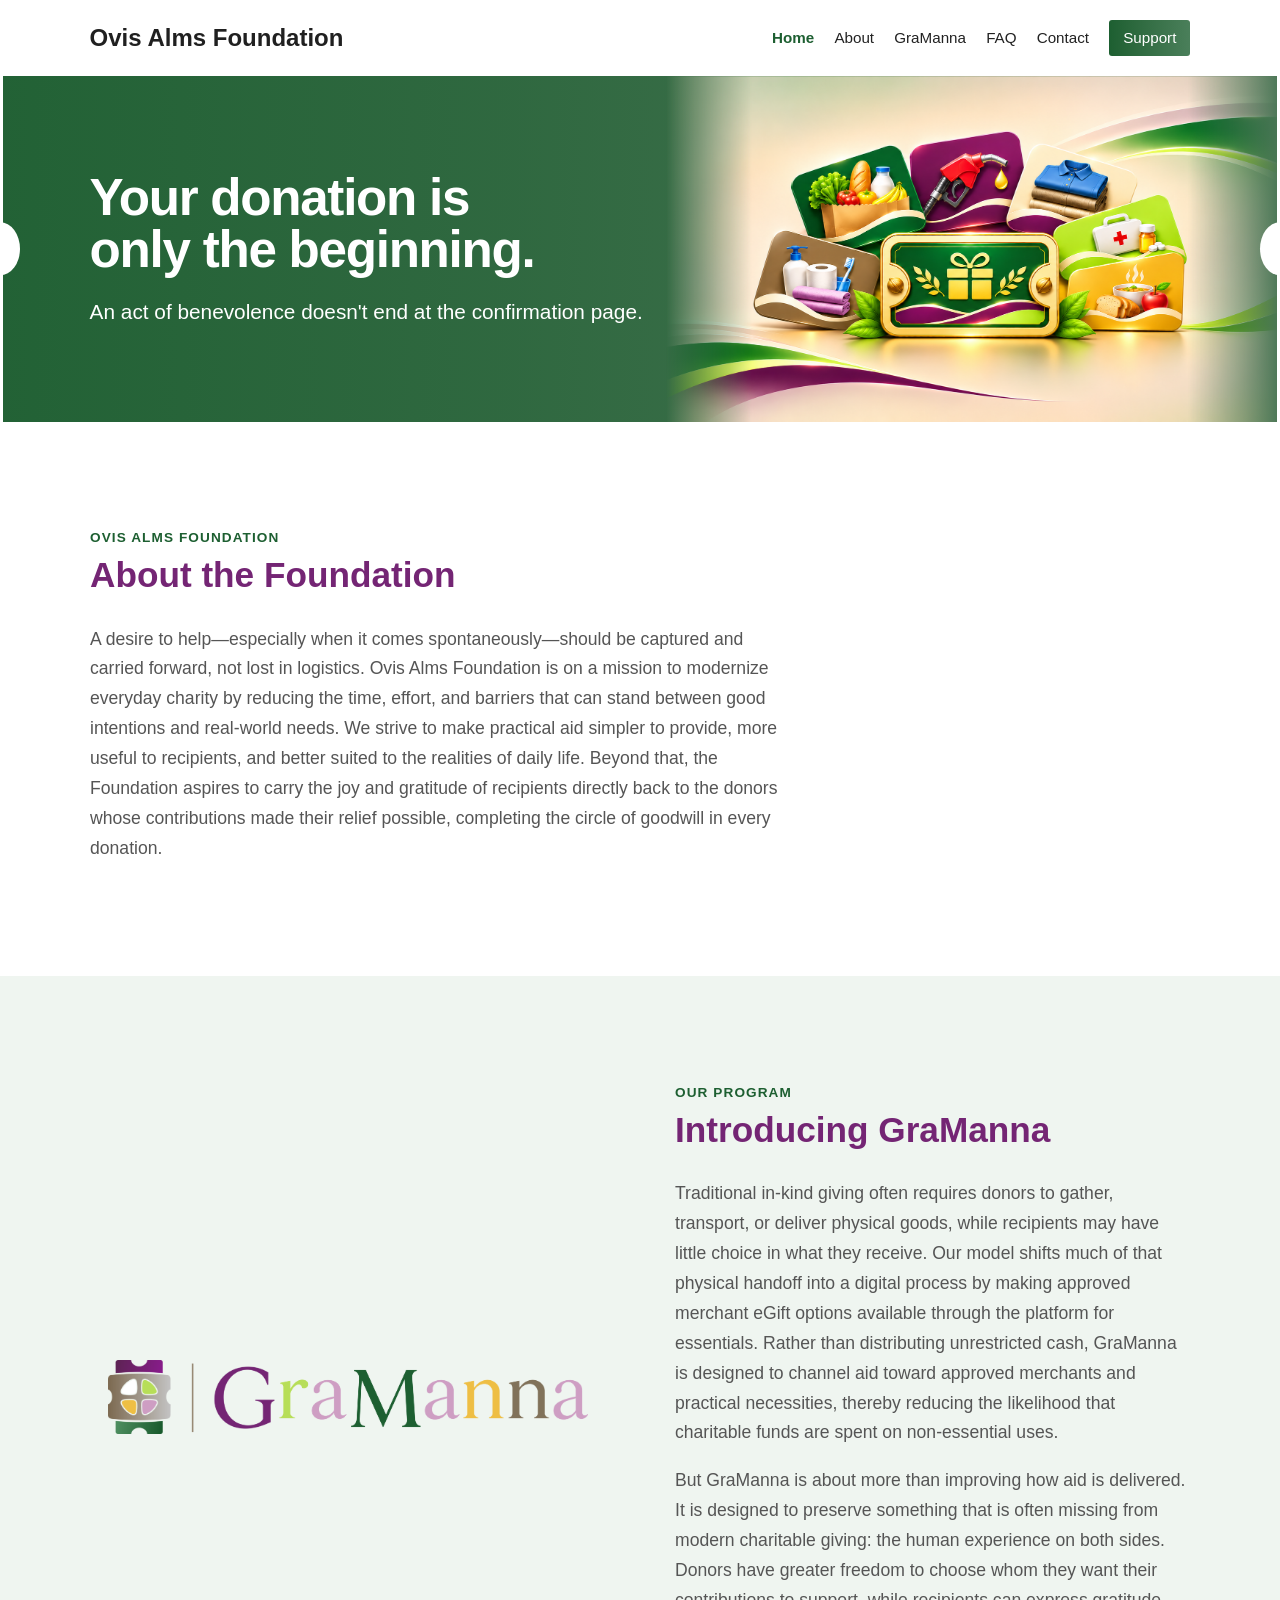
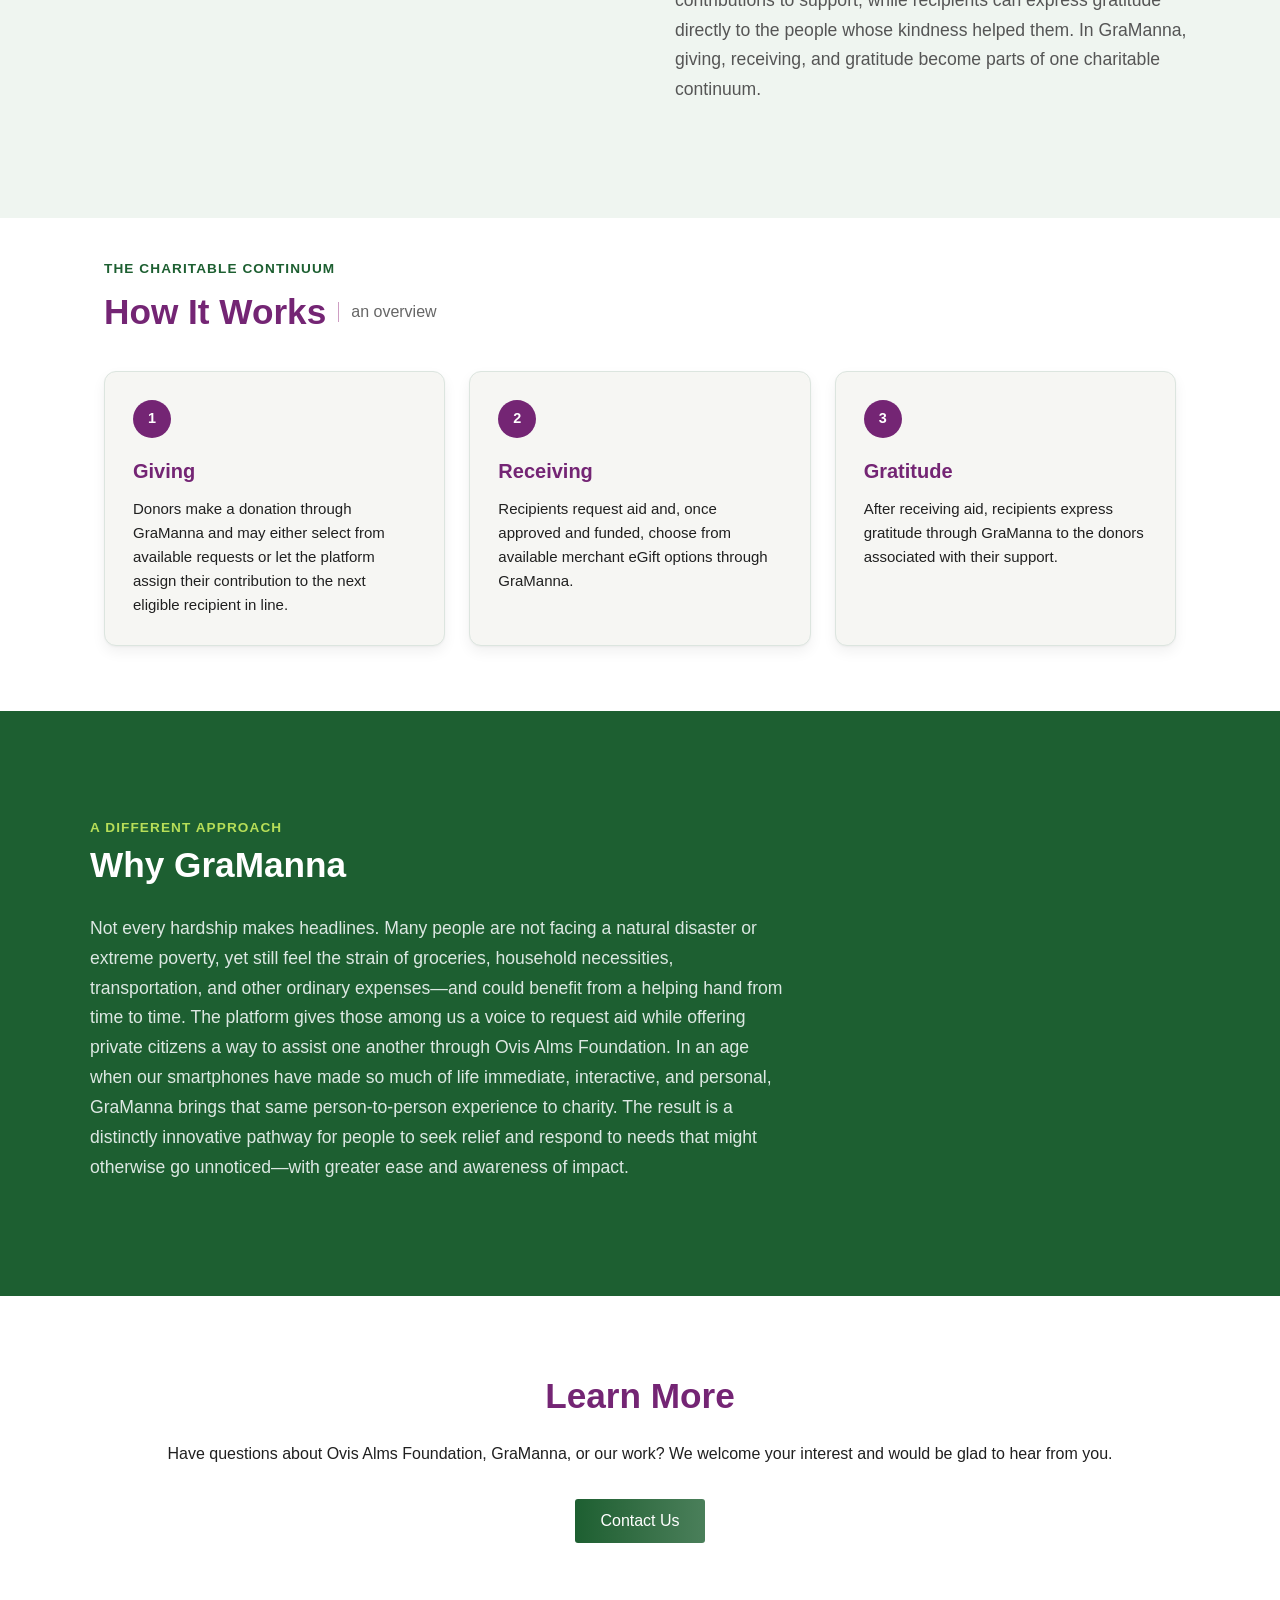
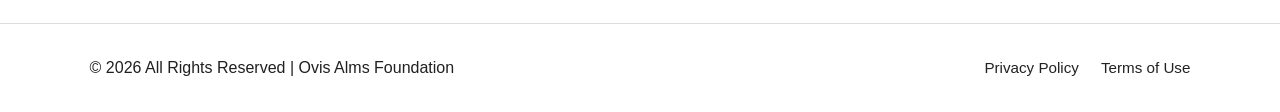
==== commit 81699ef7: "Finalize OAF Website Update 1 refinements and functionality" ====
--- a/index.html
+++ b/index.html
@@ -5,6 +5,7 @@
   <meta name="viewport" content="width=device-width, initial-scale=1.0">
   <title>Ovis Alms Foundation</title>
   <link rel="stylesheet" href="styles.css">
+  <script src="assets/navigation.js" defer></script>
 </head>
 <body>
 
@@ -24,6 +25,7 @@
   <main>
 
     <section class="hero">
+      <span class="hero-edge-accents" aria-hidden="true"></span>
       <div class="hero-overlay">
         <div class="hero-content">
           <h1>Your donation is <span class="hero-headline-ending">only the beginning.</span></h1>
@@ -31,7 +33,7 @@
         </div>
       </div>
       <div class="hero-image" aria-hidden="true">
-        <img src="assets/images/oaf-homepage-hero-gift-cards5.png" alt="">
+        <img src="assets/images/oaf-homepage-hero-gift-cards8.png" alt="">
       </div>
     </section>
 
@@ -118,7 +120,7 @@
   </main>
 
   <footer>
-    <div>&copy; 2026 Ovis Alms Foundation. All rights reserved.</div>
+    <div>&copy; 2026 All Rights Reserved | Ovis Alms Foundation</div>
     <div class="footer-links">
       <a href="privacy-policy.html">Privacy Policy</a>
       <a href="terms-of-use.html">Terms of Use</a>
--- a/styles.css
+++ b/styles.css
@@ -90,15 +90,35 @@
 }
 
 .site-header {
+  --header-height: 76px;
+  --header-compact-height: 44px;
   position: sticky;
   top: 0;
   z-index: 100;
-  height: 76px;
-  padding: 0 7%;
+  min-height: var(--header-height);
+  padding: 6px 7%;
+  flex-shrink: 0;
   display: flex;
   align-items: center;
   justify-content: space-between;
   background: white;
+  transition: min-height 180ms ease, margin-bottom 180ms ease;
+}
+
+.site-header.is-compact {
+  min-height: var(--header-compact-height);
+  /* Reserve the removed space in flow so scrolling and anchors stay stable. */
+  margin-bottom: calc(var(--header-height) - var(--header-compact-height));
+}
+
+html {
+  scroll-padding-top: 84px;
+}
+
+@media (prefers-reduced-motion: reduce) {
+  .site-header {
+    transition: none;
+  }
 }
 
 .foundation-name {
@@ -109,7 +129,7 @@
 nav {
   display: flex;
   align-items: center;
-  gap: 28px;
+  gap: 28px 20.16px;
 }
 
 nav a,
@@ -131,6 +151,10 @@
 }
 
 @media (pointer: coarse) {
+  .site-header {
+    --header-compact-height: 52px;
+  }
+
   .site-header nav a {
     min-height: 44px;
   }
@@ -184,8 +208,10 @@
 }
 
 .hero {
+  --hero-tab-depth: min(20px, calc(clamp(1.25rem, 3.75vw, 1.5rem) - 1px));
   position: relative;
-  min-height: clamp(28rem, 40vw, 40rem);
+  /* Fit the complete landscape in the right 48% without narrowing the text. */
+  min-height: min(calc(48vw * 941 / 1672), 40rem);
   overflow: hidden;
   background:
     linear-gradient(
@@ -199,6 +225,39 @@
   align-items: center;
 }
 
+/* GraManna home.css: centered inward half-ellipses, height = depth * 8/3.
+   Keep these above the existing image/mask without altering its composition. */
+.hero::before,
+.hero::after {
+  content: "";
+  position: absolute;
+  top: 50%;
+  width: var(--hero-tab-depth);
+  height: calc(var(--hero-tab-depth) * 8 / 3);
+  transform: translateY(-50%);
+  background: #fff;
+  pointer-events: none;
+  z-index: 3;
+}
+
+.hero::before {
+  left: 0;
+  border-radius: 0 100% 100% 0 / 0 50% 50% 0;
+}
+
+.hero::after {
+  right: 0;
+  border-radius: 100% 0 0 100% / 50% 0 0 50%;
+}
+
+.hero-edge-accents {
+  position: absolute;
+  inset: 0;
+  border-inline: 3px solid #fff;
+  pointer-events: none;
+  z-index: 3;
+}
+
 .hero-overlay {
   width: 58%;
   padding: clamp(3rem, 6vw, 5rem) 7%;
@@ -209,20 +268,26 @@
 .hero-image {
   position: absolute;
   inset: 0 0 0 auto;
-  width: 48%;
-  /* Reveal the existing hero background at both side edges. */
-  -webkit-mask-image: linear-gradient(to right, transparent, black 18%, black 88%, transparent);
-  mask-image: linear-gradient(to right, transparent, black 18%, black 88%, transparent);
+  width: auto;
+  aspect-ratio: 1672 / 941;
 }
 
 .hero-image img {
   position: absolute;
-  inset: 0;
+  top: 50%;
+  right: 0;
+  transform: translateY(-50%);
   display: block;
-  width: 100%;
+  width: auto;
   height: 100%;
-  object-fit: cover;
-  object-position: center;
+  max-width: 100%;
+  max-height: 100%;
+  object-fit: contain;
+  object-position: right center;
+  /* Fade the full background margins; keep all seven cards fully opaque.
+     Mask the fitted image itself so letterboxing cannot move the side fades. */
+  -webkit-mask-image: linear-gradient(to right, transparent, black 14%, black 85%, transparent);
+  mask-image: linear-gradient(to right, transparent, black 14%, black 85%, transparent);
 }
 
 .hero-content {
@@ -477,7 +542,6 @@
   color: white;
   text-decoration: none;
   border-radius: 3px;
-  transition: background-color 160ms ease, transform 160ms ease, box-shadow 160ms ease;
 }
 
 .button:hover {
@@ -497,8 +561,66 @@
   outline-offset: 3px;
 }
 
+/* Interpolate the gradient stops while preserving the existing CTA states. */
+@property --cta-start {
+  syntax: "<color>";
+  inherits: false;
+  initial-value: transparent;
+}
+
+@property --cta-end {
+  syntax: "<color>";
+  inherits: false;
+  initial-value: transparent;
+}
+
+.button:not(:disabled),
+.site-header nav .nav-support:not([aria-current="page"]) {
+  --cta-start: var(--brand-green);
+  --cta-end: color-mix(in srgb, var(--brand-green) 80%, white);
+  background-image: linear-gradient(to right, var(--cta-start), var(--cta-end));
+  transition: background-color 160ms ease, transform 160ms ease, box-shadow 160ms ease,
+    --cta-start 160ms ease, --cta-end 160ms ease;
+}
+
+.button:not(:disabled):hover,
+.site-header nav .nav-support:not([aria-current="page"]):is(:hover, :focus-visible) {
+  --cta-start: color-mix(in srgb, var(--brand-aubergine) 80%, white);
+  --cta-end: var(--brand-aubergine);
+}
+
+.button:not(:disabled):active,
+.site-header nav .nav-support:not([aria-current="page"]):active {
+  background-image: none;
+}
+
+.contact-success {
+  width: min(32rem, calc(100% - 2rem));
+  max-height: calc(100% - 2rem);
+  margin: auto;
+  padding: clamp(1.5rem, 5vw, 2.5rem);
+  border: 0;
+  border-radius: 12px;
+  color: var(--brand-green);
+  text-align: center;
+  box-shadow: 0 16px 64px rgb(0 0 0 / 25%);
+}
+
+.contact-success::backdrop {
+  background: rgb(0 0 0 / 55%);
+}
+
+.contact-success h2 {
+  margin-top: 0;
+}
+
+.contact-success p {
+  color: #333;
+}
+
 @media (prefers-reduced-motion: reduce) {
-  .button {
+  .button:not(:disabled),
+  .site-header nav .nav-support:not([aria-current="page"]) {
     transition: none;
   }
 }
@@ -1183,17 +1305,62 @@
 
 @media (max-width: 900px) {
   .site-header {
-    height: auto;
-    padding-top: 20px;
-    padding-bottom: 20px;
+    min-height: 0;
+    /* Arial's visible capitals start 3px into the 26.4px name line box. */
+    padding-top: 1px;
+    padding-bottom: 4px;
     flex-direction: column;
     align-items: flex-start;
-    gap: 18px;
-  }
-
-  nav {
-    gap: 14px 18px;
+    gap: 0;
+  }
+
+  .site-header.is-compact {
+    min-height: 0;
+    margin-bottom: 0;
+  }
+
+  html {
+    scroll-padding-top: 144px;
+  }
+
+  .foundation-name {
+    font-size: 1.65rem;
+    line-height: 1;
+    max-width: 100%;
+    overflow-wrap: anywhere;
+  }
+
+  .site-header nav {
+    gap: 18px 12.96px;
+    max-width: 100%;
+    /* Wrap only when zoom or enlarged text cannot fit the normal second row. */
     flex-wrap: wrap;
+  }
+
+  .site-header nav a {
+    flex-shrink: 0;
+    max-width: 100%;
+    overflow-wrap: anywhere;
+  }
+
+  .site-header nav a:not(.nav-support) {
+    font-size: 1.045rem;
+    min-height: 28px;
+    padding: 1px 0;
+    margin: 0;
+  }
+
+  .site-header nav .nav-support {
+    min-height: 28px;
+    padding: 2px 6px;
+    margin: 0;
+  }
+
+  @media (pointer: coarse) {
+    .site-header nav a:not(.nav-support),
+    .site-header nav .nav-support {
+      min-height: 34px;
+    }
   }
 
   .hero {
@@ -1210,9 +1377,59 @@
     position: relative;
     inset: auto;
     width: 100%;
-    aspect-ratio: 1 / 1;
-    -webkit-mask-image: linear-gradient(to bottom, transparent, black 18%, black 88%, transparent);
-    mask-image: linear-gradient(to bottom, transparent, black 18%, black 88%, transparent);
+  }
+}
+
+@media (max-width: 550px) {
+  .site-header {
+    padding-inline: 12px;
+    /* The smaller name's visible capitals also start 3px into its line box. */
+    padding-top: 1px;
+  }
+
+  .foundation-name {
+    font-size: 1.32rem;
+  }
+
+  .site-header nav {
+    gap: 6px;
+  }
+
+  .site-header nav a {
+    font-size: .76rem;
+  }
+
+  .site-header nav a:not(.nav-support) {
+    font-size: .836rem;
+    padding: 2px 0;
+  }
+
+  .site-header nav a:not(.nav-support),
+  .site-header nav .nav-support {
+    min-height: 26px;
+  }
+
+  @media (pointer: coarse) {
+    .site-header nav a:not(.nav-support),
+    .site-header nav .nav-support {
+      min-height: 32px;
+    }
+  }
+}
+
+@media (max-width: 350px) {
+  .site-header {
+    padding-inline: 6px;
+  }
+
+  .site-header nav {
+    gap: 4px;
+  }
+}
+
+@media (max-width: 300px) {
+  .site-header nav {
+    gap: .5px;
   }
 }
 
